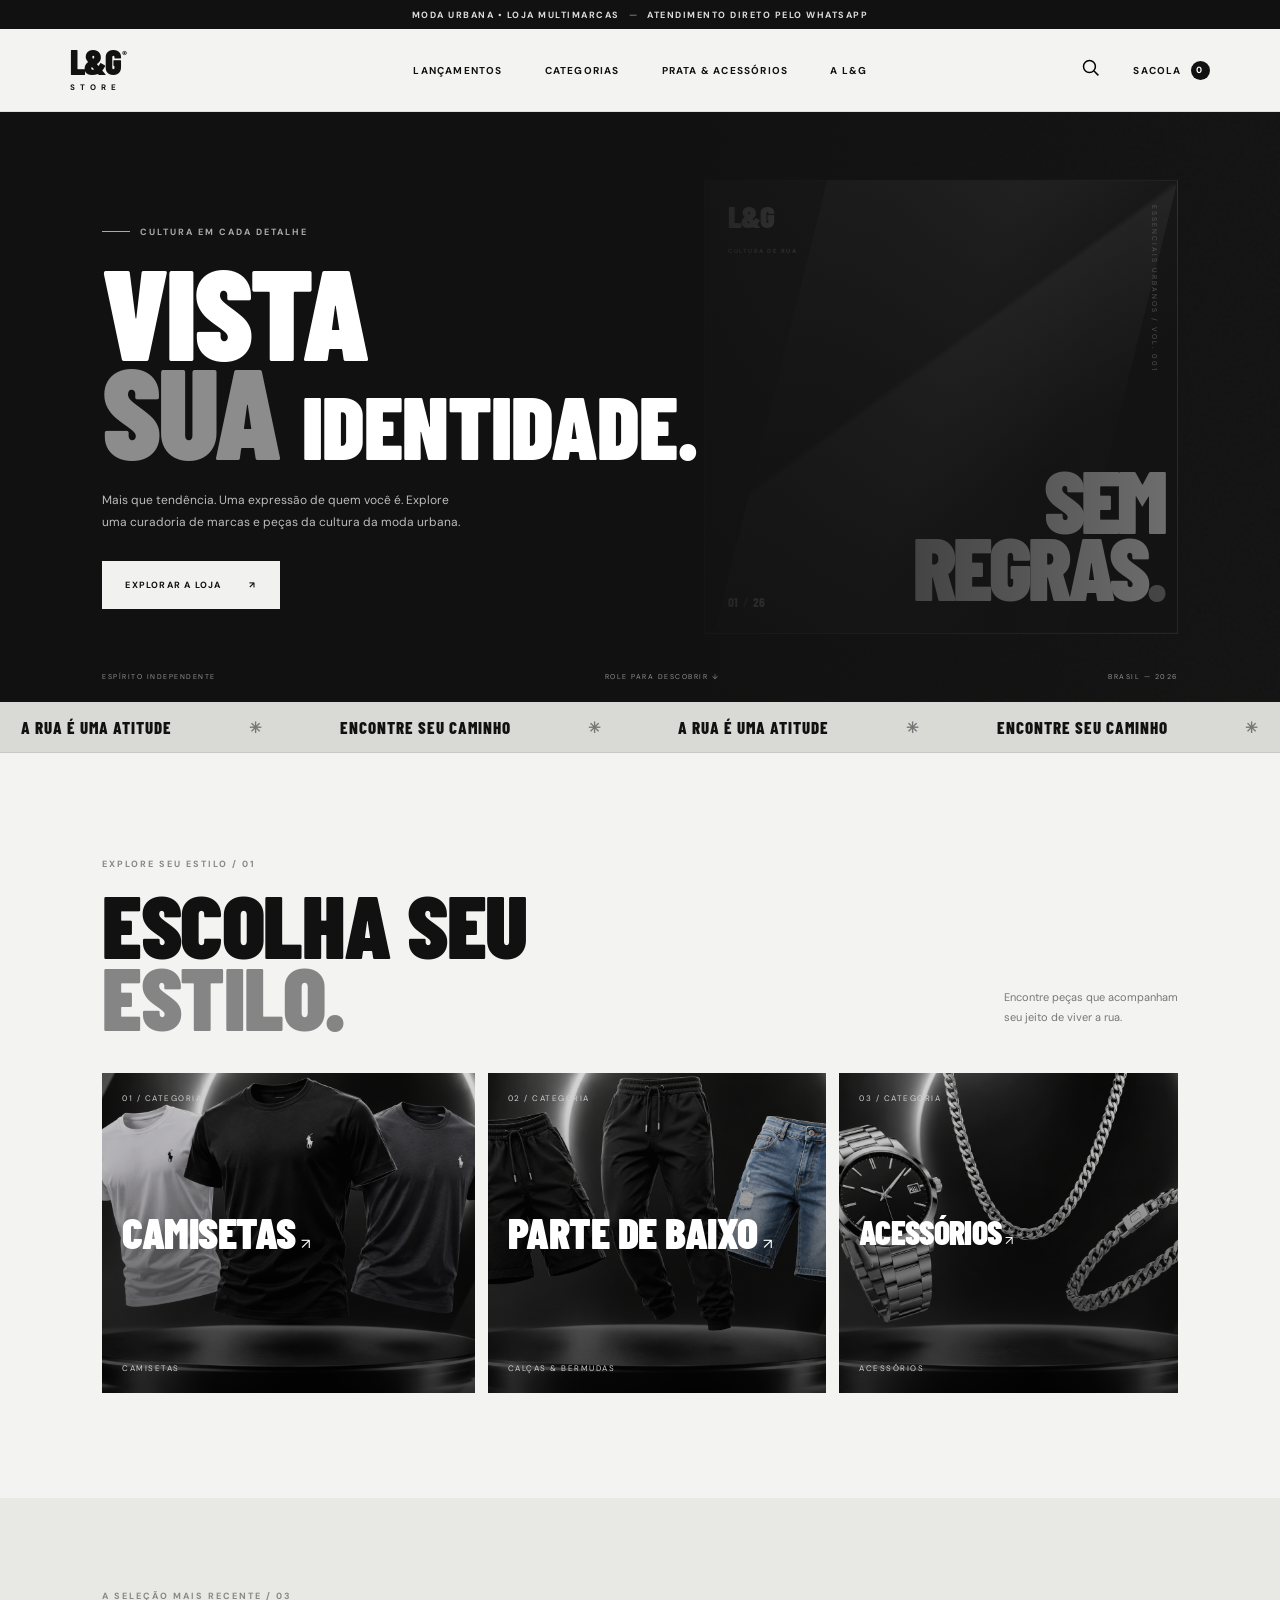
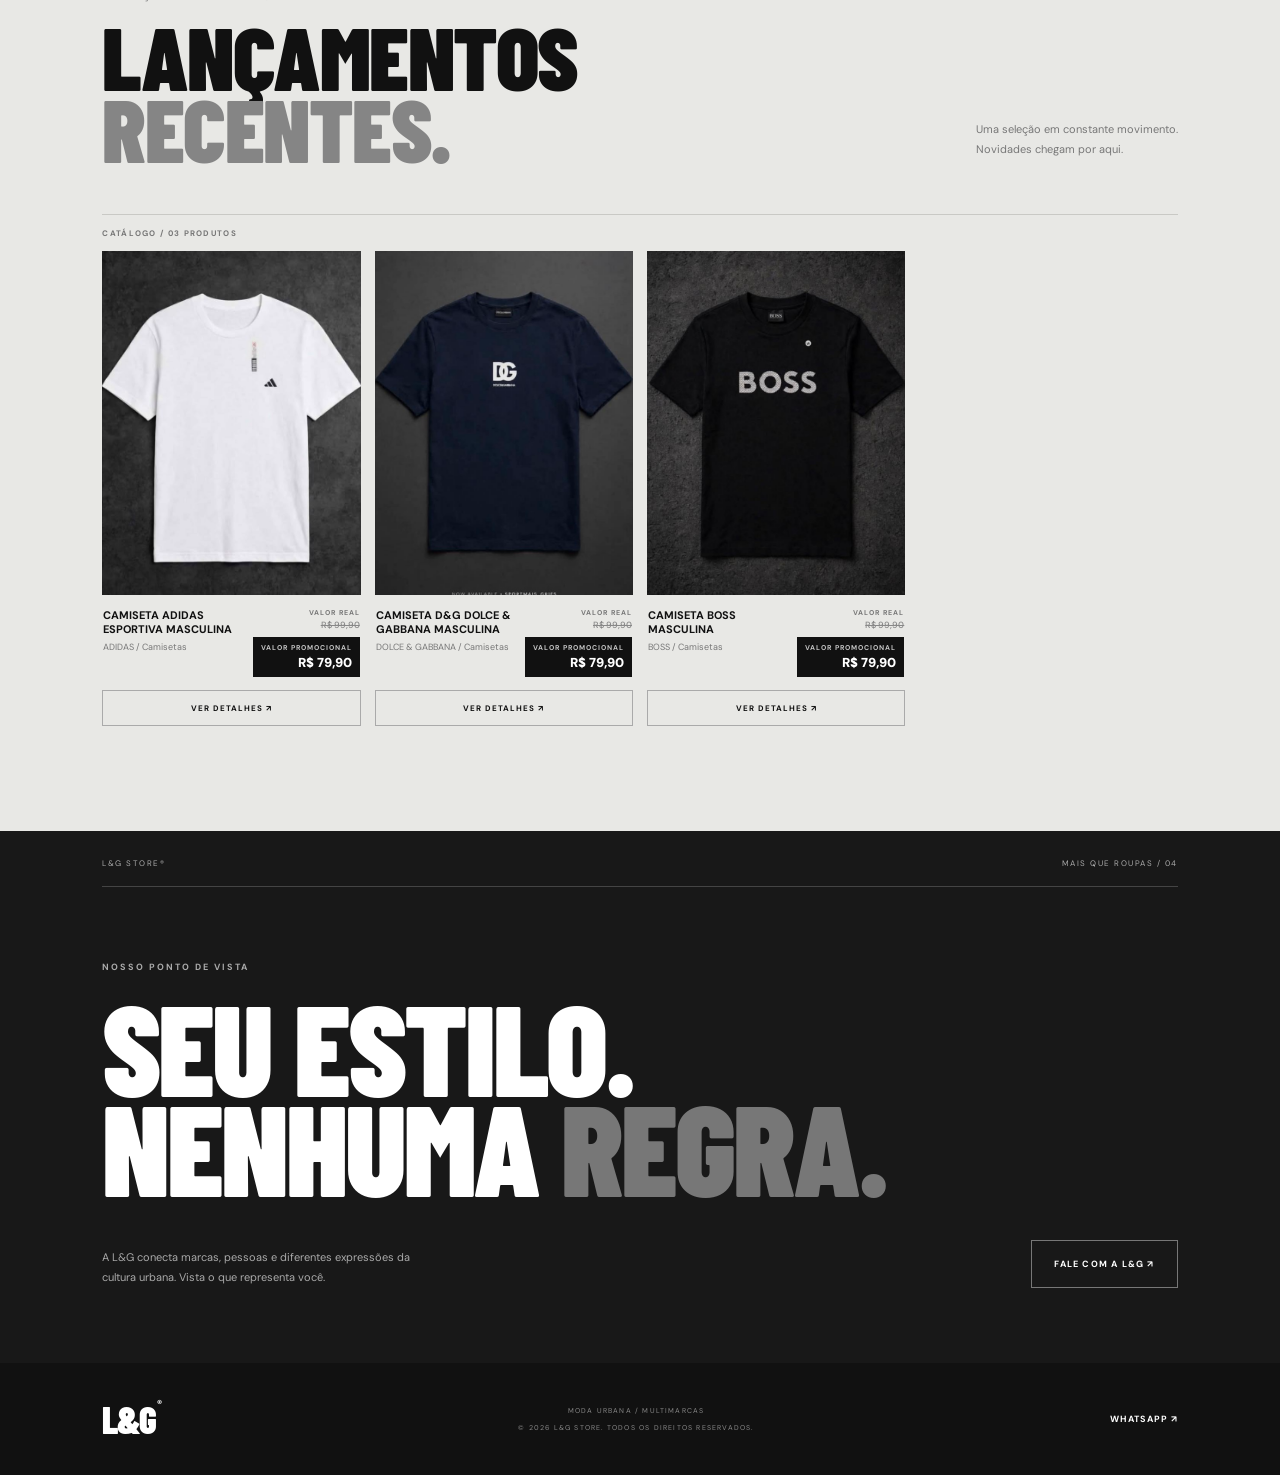
==== index.html @ 59d51d3f "Corrige título da seção de categorias" ====
<!doctype html>
<html lang="pt-BR">
<head>
  <meta charset="utf-8">
  <meta name="viewport" content="width=device-width, initial-scale=1">
  <meta name="theme-color" content="#111111">
  <meta name="description" content="L&G STORE — streetwear, cultura urbana e marcas independentes.">
  <title>L&G STORE — Moda Urbana & Cultura</title>
  <link rel="preconnect" href="https://fonts.googleapis.com">
  <link rel="preconnect" href="https://fonts.gstatic.com" crossorigin>
  <link href="https://fonts.googleapis.com/css2?family=Barlow+Condensed:wght@500;600;700;800;900&family=DM+Sans:wght@400;500;600;700&display=swap" rel="stylesheet">
  <link rel="stylesheet" href="assets/style.css">
  <script src="assets/script.js" defer></script>
</head>
<body>
  <div class="announcement">MODA URBANA • LOJA MULTIMARCAS <span>—</span> ATENDIMENTO DIRETO PELO WHATSAPP</div>
  <header class="site-header">
    <a class="wordmark" href="#" aria-label="L&G Store início">L&amp;G<span>®</span><small>STORE</small></a>
    <nav class="desktop-nav" aria-label="Navegação principal">
      <a href="#novidades">LANÇAMENTOS</a>
      <a href="#categorias">CATEGORIAS</a>
      <a href="acessorios.html" target="_blank" rel="noopener">PRATA &amp; ACESSÓRIOS</a>
      <a href="#sobre">A L&amp;G</a>
    </nav>
    <div class="header-actions">
      <button class="icon-button" id="search-toggle" aria-label="Abrir pesquisa" aria-expanded="false"><svg viewBox="0 0 24 24" aria-hidden="true"><circle cx="10.8" cy="10.8" r="6.8"></circle><path d="m16 16 5 5"></path></svg></button>
      <a class="bag-link" href="#sacola">SACOLA <span id="bag-count">0</span></a>
      <button class="menu-toggle" id="menu-toggle" aria-label="Abrir menu" aria-expanded="false"><span></span><span></span></button>
    </div>
  </header>

  <section class="search-panel" id="search-panel" hidden>
    <form id="search-form" role="search">
      <svg viewBox="0 0 24 24" aria-hidden="true"><circle cx="10.8" cy="10.8" r="6.8"></circle><path d="m16 16 5 5"></path></svg>
      <input id="site-search" type="search" placeholder="Busque por produto, marca ou categoria..." autocomplete="off" aria-label="Pesquisar produtos">
      <button type="button" id="search-close" aria-label="Fechar pesquisa">✕</button>
    </form>
    <div class="search-results" id="search-results" aria-live="polite"><span>Digite para pesquisar no catálogo.</span></div>
  </section>

  <main>
    <section class="hero">
      <div class="hero-grain"></div>
      <div class="hero-copy">
        <p class="eyebrow"><span class="eyebrow-line"></span> CULTURA EM CADA DETALHE</p>
        <h1>VISTA<br><span>SUA</span> <em>IDENTIDADE.</em></h1>
        <p class="hero-description">Mais que tendência. Uma expressão de quem você é. Explore uma curadoria de marcas e peças da cultura da moda urbana.</p>
        <a class="button button-light" href="#novidades">EXPLORAR A LOJA <span>↗</span></a>
      </div>
      <div class="hero-art" aria-label="Composição gráfica L&G Store">
        <div class="hero-stamp">L&amp;G<br><small>CULTURA DE RUA</small></div>
        <div class="hero-vertical">ESSENCIAIS URBANOS / VOL. 001</div>
        <div class="hero-index">01<span>/</span>26</div>
        <div class="hero-big-type">SEM<br>REGRAS<span>.</span></div>
      </div>
      <div class="hero-bottom"><span>ESPÍRITO INDEPENDENTE</span><span>ROLE PARA DESCOBRIR ↓</span><span>BRASIL — 2026</span></div>
    </section>

    <div class="ticker" aria-label="L&G Store">
      <div class="ticker-track"><span>A RUA É UMA ATITUDE</span><b>✳</b><span>ENCONTRE SEU CAMINHO</span><b>✳</b><span>A RUA É UMA ATITUDE</span><b>✳</b><span>ENCONTRE SEU CAMINHO</span><b>✳</b></div>
    </div>

    <section class="section categories-section" id="categorias">
      <div class="section-heading"><div><p class="eyebrow dark-eyebrow">EXPLORE SEU ESTILO / 01</p><h2>ESCOLHA SEU<br><span>ESTILO.</span></h2></div><p class="section-note">Encontre peças que acompanham<br>seu jeito de viver a rua.</p></div>
      <div class="category-grid">
        <a class="category-card category-one" href="camisetas.html" target="_blank" rel="noopener"><span class="category-number">01 / CATEGORIA</span><strong>CAMISETAS<span>↗</span></strong><small>CAMISETAS</small></a>
        <a class="category-card category-two" href="parte-de-baixo.html"><span class="category-number">02 / CATEGORIA</span><strong>PARTE DE BAIXO<span>↗</span></strong><small>CALÇAS &amp; BERMUDAS</small></a>
        <a class="category-card category-three" href="acessorios.html" target="_blank" rel="noopener"><span class="category-number">03 / CATEGORIA</span><strong>ACESSÓRIOS<span>↗</span></strong><small>ACESSÓRIOS</small></a>
      </div>
    </section>

    <section class="section products-section" id="novidades">
      <div class="section-heading products-heading"><div><p class="eyebrow dark-eyebrow">A SELEÇÃO MAIS RECENTE / 03</p><h2>LANÇAMENTOS<br><span>RECENTES.</span></h2></div><p class="section-note">Uma seleção em constante movimento.<br>Novidades chegam por aqui.</p></div>
      <div class="product-toolbar"><span id="product-count">CATÁLOGO / 00 ITENS</span><button id="clear-filter" class="text-button" hidden>VER TODOS ×</button></div>
      <div class="product-grid" id="product-grid"></div>
      <div class="catalog-empty" id="catalog-empty"><span class="empty-mark">L&amp;G</span><h3>A PRÓXIMA COLEÇÃO<br>COMEÇA AQUI.</h3><p>Estamos preparando a seleção de produtos. Em breve, novidades por aqui.</p></div>
    </section>

    <section class="product-details-section" id="detalhes-produto" hidden aria-live="polite"></section>

    <section class="manifesto" id="sobre">
      <div class="manifesto-top"><span>L&amp;G STORE®</span><span>MAIS QUE ROUPAS / 04</span></div>
      <p class="eyebrow">NOSSO PONTO DE VISTA</p>
      <h2>SEU ESTILO.<br>NENHUMA <span>REGRA.</span></h2>
      <div class="manifesto-bottom"><p>A L&amp;G conecta marcas, pessoas e diferentes expressões da cultura urbana. Vista o que representa você.</p><a class="button button-outline" href="https://wa.me/5511958593868" target="_blank" rel="noopener">FALE COM A L&amp;G ↗</a></div>
    </section>
  </main>

  <footer class="site-footer" id="contato">
    <a class="footer-logo" href="#">L&amp;G<span>®</span></a>
    <div class="footer-center"><span>MODA URBANA / MULTIMARCAS</span><span>© 2026 L&amp;G STORE. TODOS OS DIREITOS RESERVADOS.</span></div>
    <a class="footer-contact" href="https://wa.me/5511958593868" target="_blank" rel="noopener">WHATSAPP ↗</a>
  </footer>

  <section class="bag-drawer" id="sacola" aria-label="Sacola de compras">
    <div class="bag-head"><div><p class="eyebrow dark-eyebrow">SUA SELEÇÃO</p><h2>SUA SACOLA<span>.</span></h2></div><button id="bag-close" class="close-button" aria-label="Fechar sacola">✕</button></div>
    <div id="bag-items" class="bag-items"><p class="bag-empty">Sua sacola está vazia.</p></div>
    <div class="bag-footer"><div class="bag-total"><span>SUBTOTAL</span><strong id="bag-total">R$ 0,00</strong></div><button class="button button-dark" id="checkout-button" disabled>FINALIZAR PELO WHATSAPP ↗</button><small>O pedido será enviado para atendimento via WhatsApp.</small></div>
  </section>
  <div class="drawer-backdrop" id="drawer-backdrop"></div>
  <div class="mobile-menu" id="mobile-menu"><a href="#novidades">LANÇAMENTOS ↗</a><a href="#categorias">CATEGORIAS ↗</a><a href="acessorios.html" target="_blank" rel="noopener">PRATA &amp; ACESSÓRIOS ↗</a><a href="#sobre">A L&amp;G ↗</a><a href="https://wa.me/5511958593868" target="_blank" rel="noopener">CONTATO ↗</a></div>
</body>
</html>
---- assets/style.css ----
:root{--black:#111;--ink:#171717;--gray:#777;--mid:#b9b9b9;--paper:#f3f3f1;--white:#fff;--line:#dededb;--display:"Barlow Condensed",Impact,sans-serif;--body:"DM Sans",Arial,sans-serif}*{box-sizing:border-box}html{scroll-behavior:smooth}body{margin:0;background:var(--paper);color:var(--black);font-family:var(--body);-webkit-font-smoothing:antialiased}a{color:inherit;text-decoration:none}button{font:inherit}.announcement{height:29px;background:var(--black);color:#ddd;display:flex;align-items:center;justify-content:center;gap:9px;font-size:9px;letter-spacing:1.5px;font-weight:700}.announcement span{color:#777}.site-header{height:83px;padding:0 5.5%;display:flex;align-items:center;justify-content:space-between;background:var(--paper);border-bottom:1px solid var(--line);position:relative;z-index:20}.wordmark{font-family:var(--display);font-weight:900;font-size:35px;line-height:.75;letter-spacing:-2px;position:relative}.wordmark>span,.footer-logo span{font:700 10px var(--body);vertical-align:top;letter-spacing:0;margin-left:2px}.wordmark small{display:block;font:700 8px var(--body);letter-spacing:5px;margin-top:7px}.desktop-nav{display:flex;gap:42px;margin-left:80px}.desktop-nav a,.bag-link{font-size:10px;letter-spacing:1.2px;font-weight:700}.desktop-nav a{transition:opacity .2s}.desktop-nav a:hover,.footer-contact:hover{opacity:.55}.header-actions{display:flex;align-items:center;gap:25px}.icon-button,.menu-toggle{border:0;background:none;padding:7px;cursor:pointer}.icon-button svg,.search-panel svg{width:21px;height:21px;fill:none;stroke:currentColor;stroke-width:1.7}.bag-link{display:flex;gap:9px;align-items:center}.bag-link span{background:var(--black);color:#fff;border-radius:50%;width:19px;height:19px;display:grid;place-items:center;font-size:9px}.menu-toggle{display:none}.search-panel{position:absolute;z-index:30;top:112px;left:0;width:100%;background:#fff;padding:24px 8% 28px;box-shadow:0 15px 30px #00000012}.search-panel[hidden]{display:none}.search-panel form{display:flex;align-items:center;gap:15px;border-bottom:1px solid #aaa;padding:0 0 13px}.search-panel input{border:0;outline:0;flex:1;font:500 16px var(--body);background:transparent;color:var(--black)}.search-panel form button{border:0;background:none;cursor:pointer;font-size:18px}.search-results{padding-top:14px;font-size:12px;color:#777}.search-result{display:flex;justify-content:space-between;padding:10px 0;border-bottom:1px solid #eee;color:var(--black)}.hero{min-height:590px;background:#151515;color:white;position:relative;overflow:hidden;padding:86px 8% 65px;display:flex;align-items:center}.hero:after{content:"";position:absolute;inset:0;background:linear-gradient(90deg,#111 0%,#111 46%,#111c 70%,#1118 100%);pointer-events:none}.hero-grain{position:absolute;inset:0;opacity:.12;background-image:url("data:image/svg+xml,%3Csvg viewBox='0 0 180 180' xmlns='http://www.w3.org/2000/svg'%3E%3Cfilter id='n'%3E%3CfeTurbulence type='fractalNoise' baseFrequency='.9' numOctaves='3' stitchTiles='stitch'/%3E%3C/filter%3E%3Crect width='100%25' height='100%25' filter='url(%23n)' opacity='.4'/%3E%3C/svg%3E")}.hero-copy{position:relative;z-index:2;max-width:650px}.eyebrow{font-size:9px;letter-spacing:2px;font-weight:700;color:#aaa;margin:0 0 23px;display:flex;align-items:center;gap:10px}.eyebrow-line{height:1px;width:28px;background:#aaa}.hero h1,.section-heading h2,.manifesto h2{font:900 clamp(70px,10vw,142px)/.78 var(--display);letter-spacing:-3px;margin:0;text-transform:uppercase}.hero h1 span{color:#8c8c8c}.hero h1 em{font-style:normal;font-size:.69em;letter-spacing:-1px;display:inline-block;margin-top:12px}.hero-description{max-width:370px;color:#bcbcbc;font-size:12px;line-height:1.8;margin:30px 0 28px}.button{min-height:48px;padding:0 22px;display:inline-flex;align-items:center;justify-content:space-between;gap:28px;font-size:9px;font-weight:700;letter-spacing:1.2px;border:1px solid transparent;cursor:pointer;transition:background .2s,color .2s,transform .2s}.button:hover{transform:translateY(-2px)}.button-light{background:#f1f1ef;color:#111}.button-light:hover{background:#bbb}.hero-art{position:absolute;right:8%;top:50%;transform:translateY(-50%);width:37%;height:77%;border:1px solid #ffffff30;background:linear-gradient(145deg,#3a3a3a,#171717 62%);overflow:hidden}.hero-art:before{content:"";position:absolute;width:72%;height:120%;left:15%;top:-10%;background:linear-gradient(130deg,#777,#252525 42%,#555 43%,#1c1c1c 68%);transform:rotate(14deg);opacity:.65}.hero-art:after{content:"";position:absolute;inset:0;background:linear-gradient(110deg,transparent 30%,#fff1 50%,transparent 70%)}.hero-stamp{position:absolute;top:23px;left:23px;z-index:2;font:900 31px/.8 var(--display);letter-spacing:-1px}.hero-stamp small{font:600 6px var(--body);letter-spacing:1.5px}.hero-vertical{position:absolute;right:18px;top:24px;writing-mode:vertical-rl;font-size:7px;letter-spacing:2px;color:#bbb;z-index:2}.hero-index{position:absolute;bottom:23px;left:23px;font:700 13px var(--display);z-index:2}.hero-index span{color:#777;margin:0 5px}.hero-big-type{position:absolute;right:13px;bottom:34px;text-align:right;font:900 clamp(46px,7vw,96px)/.75 var(--display);letter-spacing:-4px;z-index:2}.hero-big-type span{color:#999}.hero-bottom{position:absolute;z-index:3;bottom:21px;left:8%;right:8%;display:flex;justify-content:space-between;color:#929292;font-size:7px;letter-spacing:1.5px}.ticker{overflow:hidden;background:#d9d9d6;border-bottom:1px solid #c7c7c3;padding:15px 0}.ticker-track{display:flex;align-items:center;justify-content:space-around;gap:35px;white-space:nowrap;font:800 17px var(--display);letter-spacing:1px}.ticker-track b{font-size:15px;color:#777}.section{padding:105px 8%}.section-heading{display:flex;align-items:flex-end;justify-content:space-between;margin-bottom:42px}.dark-eyebrow{color:#888;margin-bottom:18px}.section-heading h2{font-size:clamp(58px,7vw,92px);line-height:.8;letter-spacing:-1.5px}.section-heading h2 span{color:#858585}.section-note{font-size:11px;line-height:1.8;color:#777;margin:0 0 4px}.category-grid{display:grid;grid-template-columns:1.1fr 1fr 1fr;gap:13px}.category-card{min-height:320px;position:relative;overflow:hidden;padding:20px;color:#fff;background:#272727;display:flex;flex-direction:column;justify-content:space-between;isolation:isolate}.category-card:before{content:"";position:absolute;inset:0;z-index:-1;opacity:.9;transition:transform .5s}.category-card:hover:before{transform:scale(1.06)}.category-one:before{background:linear-gradient(135deg,#777,#252525 65%)}.category-two:before{background:linear-gradient(135deg,#4b4b4b,#171717 75%)}.category-three:before{background:linear-gradient(135deg,#999,#333 75%)}.category-card:after{content:"";position:absolute;inset:0;background:linear-gradient(0deg,#0009,transparent 70%);z-index:-1}.category-number,.category-card small{font-size:8px;letter-spacing:1.5px;color:#d0d0d0}.category-card strong{font:900 clamp(36px,5vw,65px)/.8 var(--display);letter-spacing:-1px}.category-card strong span{font:400 19px var(--body);margin-left:8px}.products-section{background:#e8e8e5;padding-top:92px}.products-heading{margin-bottom:50px}.product-toolbar{display:flex;justify-content:space-between;border-top:1px solid #c9c9c5;padding:13px 0;font-size:8px;font-weight:700;letter-spacing:1.3px;color:#777}.text-button{border:0;background:none;font-size:8px;font-weight:700;letter-spacing:1px;cursor:pointer}.product-grid{display:grid;grid-template-columns:repeat(4,minmax(0,1fr));gap:14px}.product-card{min-width:0}.product-image{aspect-ratio:3/4;background:#d1d1ce;display:grid;place-items:center;position:relative;overflow:hidden}.product-image img{width:100%;height:100%;object-fit:cover}.product-placeholder{font:900 42px var(--display);color:#999;letter-spacing:-2px}.product-info{padding:13px 1px;display:flex;justify-content:space-between;gap:10px}.product-info h3{font-size:11px;margin:0 0 5px}.product-info p{font-size:9px;color:#777;margin:0}.product-price{font-size:11px;font-weight:700;white-space:nowrap}.product-buy{width:100%;border:1px solid #aaa;background:transparent;padding:12px;font-size:8px;letter-spacing:1px;font-weight:700;cursor:pointer}.product-buy:hover{background:#111;color:#fff}.catalog-empty{text-align:center;padding:65px 20px 40px}.empty-mark{font:900 42px var(--display);color:#aaa}.catalog-empty h3{font:900 38px/.9 var(--display);margin:14px 0}.catalog-empty p{font-size:11px;color:#777;max-width:330px;line-height:1.7;margin:0 auto}.manifesto{background:#181818;color:#fff;padding:27px 8% 75px}.manifesto-top{display:flex;justify-content:space-between;border-bottom:1px solid #444;padding-bottom:18px;margin-bottom:74px;font-size:8px;letter-spacing:1.5px;color:#aaa}.manifesto .eyebrow{margin-bottom:24px}.manifesto h2{font-size:clamp(64px,10vw,130px)}.manifesto h2 span{color:#777}.manifesto-bottom{display:flex;justify-content:space-between;align-items:flex-end;margin-top:43px}.manifesto-bottom p{max-width:330px;color:#aaa;font-size:11px;line-height:1.8;margin:0}.button-outline{border-color:#777;color:#fff}.button-outline:hover{background:#fff;color:#111}.site-footer{background:#111;color:#fff;padding:34px 8%;display:flex;align-items:center;justify-content:space-between}.footer-logo{font:900 37px var(--display);letter-spacing:-2px}.footer-center{display:flex;flex-direction:column;gap:8px;text-align:center;font-size:7px;letter-spacing:1.2px;color:#888}.footer-contact{font-size:9px;letter-spacing:1px;font-weight:700}.bag-drawer{position:fixed;z-index:60;right:0;top:0;height:100dvh;width:min(460px,100%);background:var(--paper);padding:30px;display:flex;flex-direction:column;transform:translateX(105%);transition:transform .3s ease}.bag-drawer.open{transform:translateX(0)}.bag-head{display:flex;justify-content:space-between;align-items:flex-start;border-bottom:1px solid #ccc;padding-bottom:20px}.bag-head h2{font:900 38px var(--display);margin:0}.bag-head h2 span{color:#888}.close-button{border:0;background:none;font-size:20px;cursor:pointer}.bag-items{flex:1;overflow:auto;padding:20px 0}.bag-empty{font-size:12px;color:#777}.bag-row{display:flex;justify-content:space-between;gap:12px;border-bottom:1px solid #ddd;padding:13px 0;font-size:11px}.bag-row button{border:0;background:none;text-decoration:underline;font-size:9px;cursor:pointer}.bag-footer{border-top:1px solid #ccc;padding-top:18px}.bag-total{display:flex;justify-content:space-between;margin-bottom:18px;font-size:10px;letter-spacing:1px}.button-dark{background:#111;color:#fff;width:100%}.button-dark:disabled{opacity:.4;cursor:not-allowed}.bag-footer small{display:block;text-align:center;color:#888;font-size:9px;margin-top:12px}.drawer-backdrop{position:fixed;inset:0;background:#0008;z-index:50;opacity:0;visibility:hidden;transition:.3s}.drawer-backdrop.visible{opacity:1;visibility:visible}.mobile-menu{display:none}
@media(max-width:760px){.announcement{font-size:7px;letter-spacing:1px}.site-header{height:70px;padding:0 5%}.wordmark{font-size:30px}.desktop-nav{display:none}.header-actions{gap:13px}.bag-link{font-size:9px}.menu-toggle{display:flex;flex-direction:column;gap:5px}.menu-toggle span{width:20px;height:1px;background:#111}.search-panel{top:99px;padding:20px 5%}.search-panel input{font-size:13px}.hero{min-height:650px;padding:75px 7% 75px;align-items:flex-start}.hero:after{background:linear-gradient(180deg,#111 0%,#111e 50%,#1119 100%)}.hero-copy{margin-top:20px}.hero h1{font-size:clamp(65px,15vw,105px)}.hero-description{font-size:11px;max-width:300px;margin-top:24px}.hero-art{width:66%;height:42%;right:7%;top:auto;bottom:62px;transform:none;opacity:.72}.hero-big-type{font-size:65px}.hero-bottom{left:7%;right:7%;font-size:6px;bottom:18px}.hero-bottom span:nth-child(2){display:none}.ticker-track{justify-content:flex-start;gap:22px;font-size:14px}.section{padding:72px 6%}.section-heading{align-items:flex-start;gap:20px;flex-direction:column;margin-bottom:30px}.section-heading h2{font-size:70px}.section-note{font-size:10px}.category-grid{grid-template-columns:1fr 1fr;gap:9px}.category-card{min-height:220px;padding:14px}.category-card:first-child{grid-column:span 2;min-height:245px}.category-card strong{font-size:clamp(36px,10vw,54px)}.category-number,.category-card small{font-size:7px}.products-section{padding-top:70px}.product-grid{grid-template-columns:repeat(2,minmax(0,1fr));gap:18px 10px}.product-info{flex-direction:column;gap:6px}.product-info h3{font-size:10px}.product-price{font-size:10px}.product-buy{padding:11px 5px;font-size:7px}.catalog-empty{padding:48px 10px 30px}.manifesto{padding:25px 6% 55px}.manifesto-top{margin-bottom:60px;font-size:7px}.manifesto h2{font-size:clamp(58px,13vw,90px)}.manifesto-bottom{align-items:flex-start;flex-direction:column;gap:25px}.site-footer{padding:28px 6%;display:grid;grid-template-columns:1fr 1fr;gap:20px}.footer-center{text-align:left;grid-column:1/-1;grid-row:2}.footer-contact{text-align:right}.bag-drawer{padding:23px}.mobile-menu{position:absolute;z-index:19;top:99px;left:0;right:0;background:#f3f3f1;padding:22px 6%;display:none;flex-direction:column}.mobile-menu.open{display:flex}.mobile-menu a{padding:15px 0;border-bottom:1px solid #ddd;font:800 24px var(--display)}}
@media(min-width:761px) and (max-width:1000px){.hero{padding-left:6%;padding-right:6%}.hero-art{right:6%;width:39%}.hero h1{font-size:100px}.section{padding-left:6%;padding-right:6%}.category-card{min-height:260px}.product-grid{grid-template-columns:repeat(3,minmax(0,1fr))}}

/* Silver department */
.silver-section{background:#171717;color:#fff;padding:94px 8% 100px;position:relative;overflow:hidden}
.silver-section:before{content:"925";position:absolute;right:5%;top:5%;font:900 clamp(150px,25vw,340px)/.8 var(--display);letter-spacing:-12px;color:#ffffff08;pointer-events:none}
.silver-inner{position:relative;z-index:1;max-width:1500px;margin:0 auto}
.silver-heading{display:flex;align-items:flex-end;justify-content:space-between;gap:25px;border-bottom:1px solid #ffffff35;padding-bottom:35px}
.silver-heading .eyebrow{color:#aaa}
.silver-heading h2{font:900 clamp(64px,8vw,112px)/.78 var(--display);letter-spacing:-2px;margin:0}
.silver-heading h2 span{color:#888}
.silver-heading>p{font-size:9px;line-height:1.8;letter-spacing:1.8px;color:#aaa;text-align:right;margin:0 0 5px}
.silver-intro{display:flex;justify-content:space-between;align-items:center;gap:25px;padding:22px 0 30px}
.silver-intro>span{font-size:9px;letter-spacing:1.5px;font-weight:700;color:#c7c7c7}
.silver-intro p{max-width:330px;color:#999;font-size:10px;line-height:1.7;margin:0}
.silver-grid{display:grid;grid-template-columns:repeat(3,minmax(0,1fr));gap:13px}
.silver-card{min-height:290px;padding:19px;display:flex;flex-direction:column;justify-content:space-between;position:relative;overflow:hidden;background:#292929;color:#fff;border:1px solid #ffffff20;isolation:isolate}
.silver-card:before{content:"";position:absolute;inset:0;z-index:-2;transition:transform .5s}
.silver-card:hover:before{transform:scale(1.06)}
.silver-card:after{content:"";position:absolute;inset:0;z-index:-1;background:linear-gradient(0deg,#080808e8,transparent 75%)}
.silver-prata:before{background:radial-gradient(ellipse at 70% 35%,#bdbdbd,#555 34%,#242424 75%)}
.silver-correntes:before{background:radial-gradient(ellipse at 55% 42%,#999,#454545 38%,#202020 78%)}
.silver-pulseiras:before{background:radial-gradient(ellipse at 65% 35%,#aaa,#4a4a4a 35%,#202020 78%)}
.silver-card>span,.silver-card small{font-size:8px;letter-spacing:1.5px;color:#d0d0d0}
.silver-card strong{font:900 clamp(34px,4.5vw,60px)/.85 var(--display);letter-spacing:-1px}
.silver-card strong span{font:400 17px var(--body);margin-left:8px}
@media(max-width:760px){
 .silver-section{padding:70px 6% 75px}
 .silver-heading{align-items:flex-start;flex-direction:column;padding-bottom:25px}
 .silver-heading h2{font-size:clamp(58px,13vw,86px)}
 .silver-heading>p{text-align:left}
 .silver-intro{align-items:flex-start;flex-direction:column;gap:10px;padding:18px 0 22px}
 .silver-grid{grid-template-columns:1fr 1fr;gap:9px}
 .silver-card{min-height:205px;padding:14px}
 .silver-card:last-child{grid-column:span 2;min-height:190px}
 .silver-card strong{font-size:clamp(35px,9vw,52px)}
}

/* Silver department — unified with the L&G editorial layout */
.silver-section{background:var(--paper);color:var(--black);padding:105px 8%;border-top:1px solid var(--line)}
.silver-section:before{display:none}
.silver-inner{max-width:none}
.silver-heading{align-items:flex-end;border:0;padding:0;margin-bottom:42px}
.silver-heading .eyebrow{color:#888;margin-bottom:18px}
.silver-heading h2{font:900 clamp(58px,7vw,92px)/.8 var(--display);letter-spacing:-1.5px;margin:0}
.silver-heading h2 span{color:#858585}
.silver-heading>p{color:#777;font-size:11px;line-height:1.8;letter-spacing:1.2px;margin:0 0 4px}
.silver-intro{border-top:1px solid #c9c9c5;padding:13px 0 22px}
.silver-intro>span{color:#777;font-size:8px;letter-spacing:1.3px}
.silver-intro p{color:#777;font-size:11px;line-height:1.8}
.silver-grid{gap:13px}
.silver-card{min-height:320px;padding:20px;border:0;background:#272727;isolation:isolate}
.silver-card:before{opacity:.9}
.silver-prata:before{background:linear-gradient(135deg,#999,#333 70%)}
.silver-correntes:before{background:linear-gradient(135deg,#777,#252525 70%)}
.silver-pulseiras:before{background:linear-gradient(135deg,#aaa,#333 72%)}
.silver-card:after{background:linear-gradient(0deg,#0009,transparent 70%)}
.silver-card>span,.silver-card small{font-size:8px;letter-spacing:1.5px;color:#d0d0d0}
.silver-card strong{font:900 clamp(36px,5vw,65px)/.8 var(--display);letter-spacing:-1px}
.silver-card strong span{font:400 19px var(--body);margin-left:8px}
@media(max-width:760px){
 .silver-section{padding:72px 6%}
 .silver-heading{align-items:flex-start;flex-direction:column;gap:20px;margin-bottom:30px}
 .silver-heading h2{font-size:70px}
 .silver-heading>p{font-size:10px}
 .silver-intro{align-items:flex-start;flex-direction:column;gap:10px;padding:13px 0 20px}
 .silver-grid{grid-template-columns:1fr 1fr;gap:9px}
 .silver-card{min-height:220px;padding:14px}
 .silver-card:last-child{grid-column:span 2;min-height:245px}
 .silver-card strong{font-size:clamp(36px,10vw,54px)}
}
@media(min-width:761px) and (max-width:1000px){.silver-section{padding-left:6%;padding-right:6%}.silver-card{min-height:260px}}


/* Página de detalhes do produto */
.product-details-section{background:var(--paper);padding:36px 8% 100px;min-height:70vh}
.product-details-section[hidden]{display:none}
.details-top{display:flex;justify-content:space-between;align-items:center;border-bottom:1px solid var(--line);padding-bottom:16px;margin-bottom:32px;font-size:8px;letter-spacing:1.3px;color:#777}
.details-back{border:0;background:none;padding:8px 0;font:700 9px var(--body);letter-spacing:1px;cursor:pointer;color:var(--black)}
.details-layout{display:grid;grid-template-columns:minmax(0,1.15fr) minmax(300px,.85fr);gap:6%;align-items:start}
.details-gallery{display:grid;grid-template-columns:1fr 1fr;gap:12px}
.details-gallery img{width:100%;aspect-ratio:3/4;object-fit:cover;background:#ddd}
.details-copy{padding:15px 0;max-width:480px}
.details-copy h2{font:900 clamp(48px,6vw,76px)/.85 var(--display);letter-spacing:-1.5px;margin:0 0 20px}
.details-description{font-size:11px;color:#777;line-height:1.8;margin:0 0 30px}
.details-option{border-top:1px solid #ccc;padding:18px 0}
.details-option>span{display:flex;justify-content:space-between;font-size:9px;letter-spacing:1.2px;font-weight:700}
.details-option>span b{color:#777}
.color-options,.size-options{display:flex;gap:8px;flex-wrap:wrap;margin-top:14px}
.color-option,.size-option{border:1px solid #bbb;background:transparent;padding:11px 15px;font-size:9px;font-weight:700;letter-spacing:.5px;cursor:pointer}
.color-option.active{background:#111;color:#fff;border-color:#111}
.size-option.available{background:#111;color:#fff;border-color:#111;min-width:52px}
.size-option.sold-out{color:#aaa;text-decoration:line-through;cursor:not-allowed;background:#e8e8e5}
.stock-note{font-size:10px;line-height:1.7;color:#777;margin:8px 0 22px}
.details-buy{width:100%;min-height:52px;background:#111;color:#fff;border:1px solid #111;font-size:9px;font-weight:700;letter-spacing:1.2px;cursor:pointer}
.details-buy:hover{background:#333}
@media(max-width:760px){
 .product-details-section{padding:25px 6% 70px}
 .details-top{font-size:7px}
 .details-layout{grid-template-columns:1fr;gap:25px}
 .details-gallery{gap:8px}
 .details-copy{padding:0}
 .details-copy h2{font-size:58px}
}

/* Card inteiro abre a página individual do produto em nova aba */
.product-card-link{display:block;color:inherit}
.product-card-link .product-buy{display:block;text-align:center}
.product-card-link:hover .product-buy{background:#111;color:#fff}


/* Preço promocional */
.product-price{display:flex;flex-direction:column;align-items:flex-end;gap:6px;white-space:nowrap}.price-real,.price-promo{display:flex;flex-direction:column;align-items:flex-end;gap:2px}.price-real small,.price-promo small{font-size:7px;letter-spacing:1px;font-weight:700;color:#777}.price-old{font-size:9px;color:#888;text-decoration:line-through;font-weight:500}.price-promo{background:#111;color:#fff;padding:6px 8px}.price-promo small{color:#c5c5c5}.price-current{font-size:13px;font-weight:900;color:#fff}


/* Tipografia mais equilibrada nos cards de categorias */
.category-card strong,
.silver-card strong{font-size:clamp(27px,3.4vw,44px);line-height:.9;letter-spacing:-.5px}
.category-card strong span,
.silver-card strong span{font-size:15px;margin-left:5px}
@media(max-width:760px){
  .category-card strong,
  .silver-card strong{font-size:clamp(24px,6.8vw,36px);line-height:.92;letter-spacing:-.3px}
  .category-card strong span,
  .silver-card strong span{font-size:13px;margin-left:4px}
}


/* Ajuste específico para o título ACESSÓRIOS caber no card */
.category-three strong{font-size:clamp(22px,2.6vw,34px);letter-spacing:-.7px;white-space:nowrap}
.category-three strong span{font-size:13px;margin-left:4px}
@media(max-width:760px){
  .category-three strong{font-size:clamp(21px,5.6vw,29px);letter-spacing:-.5px}
  .category-three strong span{font-size:12px;margin-left:3px}
}


/* Imagem centralizada no card de Prata & Acessórios */
.category-three:before{
  background:
    linear-gradient(0deg,rgba(0,0,0,.38),rgba(0,0,0,.08)),
    url("Joias Prateadas Flutuando em Estúdio.png") center center / cover no-repeat;
}


/* Imagem centralizada no card de Camisetas */
.category-one:before{
  background:
    linear-gradient(0deg,rgba(0,0,0,.38),rgba(0,0,0,.08)),
    url("Camisetas Polo Flutuantes em Estúdio Futurista.png") center center / cover no-repeat;
}


/* Imagem centralizada no card de Calças */
.category-two:before{
  background:
    linear-gradient(0deg,rgba(0,0,0,.38),rgba(0,0,0,.08)),
    url("Trio de Calças Flutuantes em Estúdio Futurista.png") center center / cover no-repeat;
}
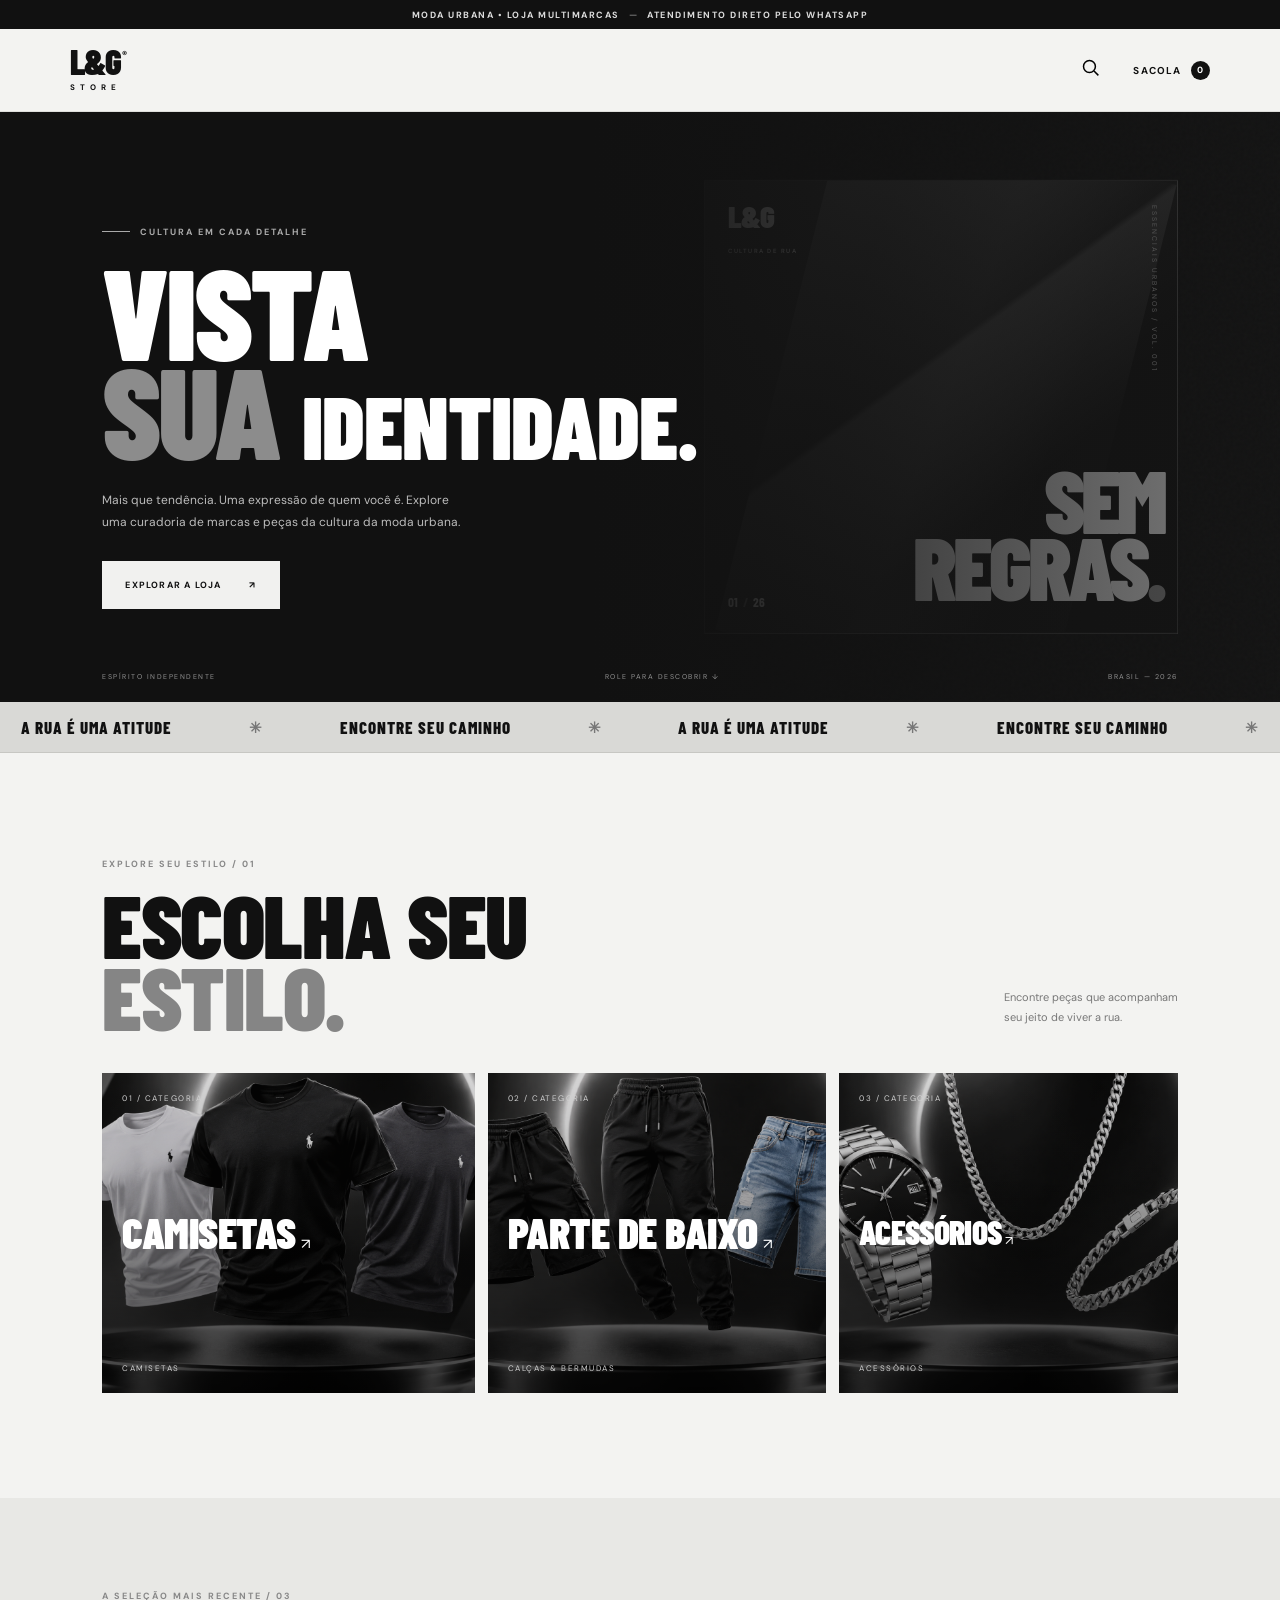
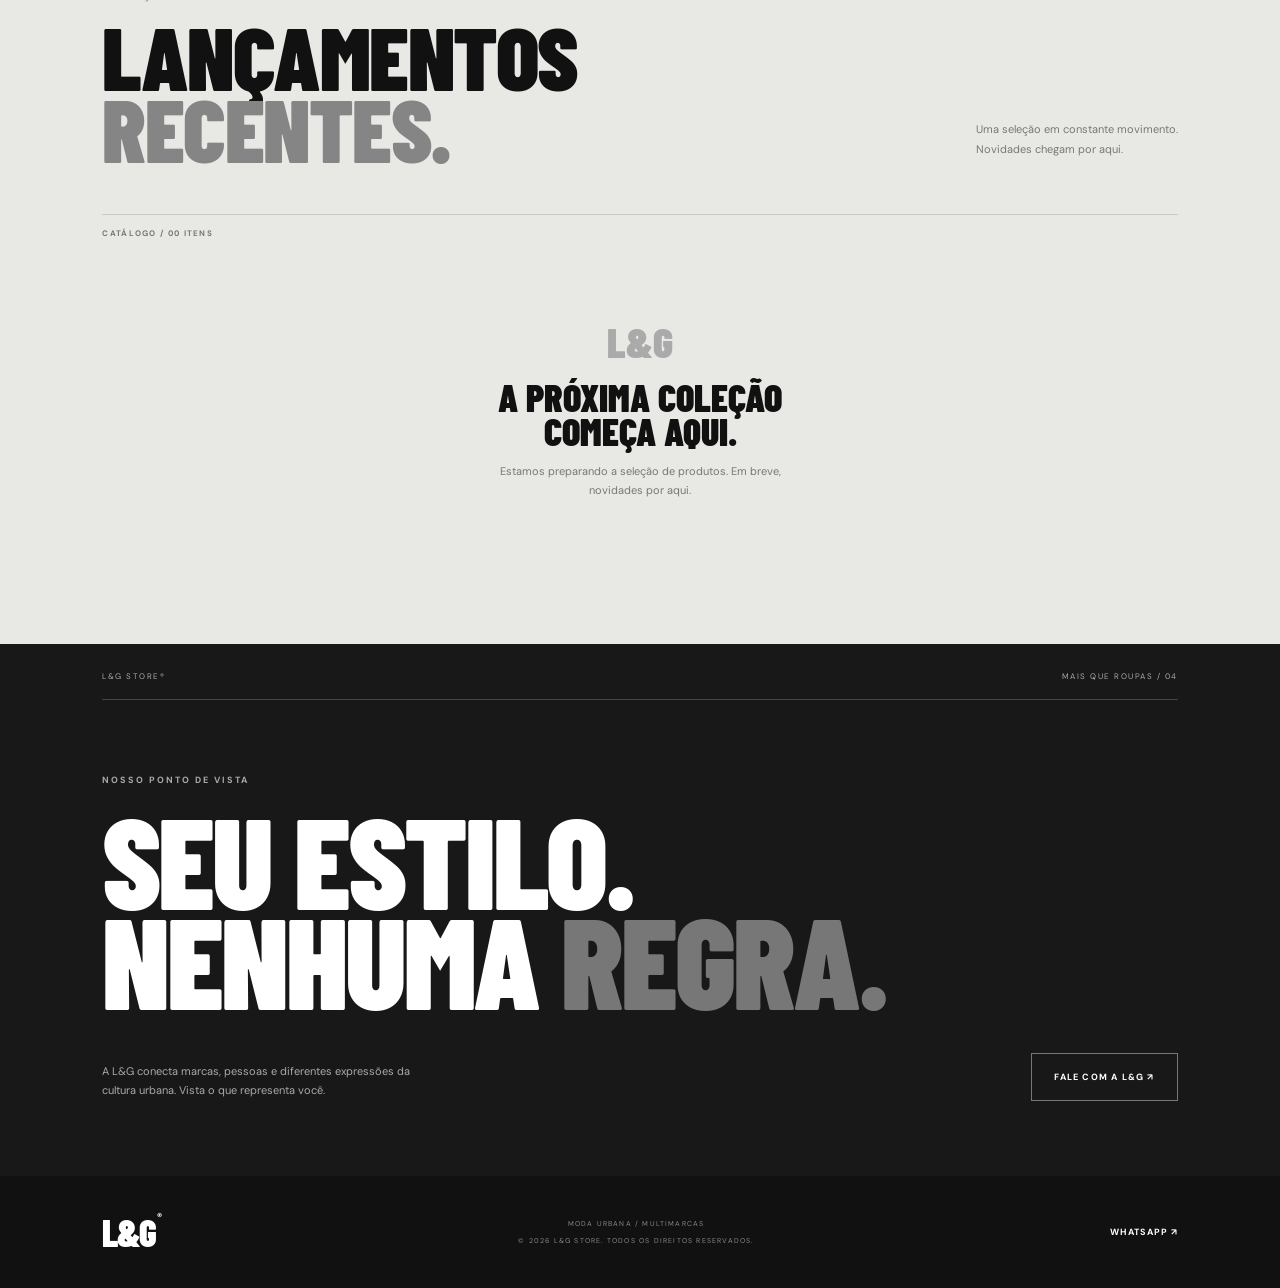
==== commit b644ab8c: "Remove header navigation menu" ====
--- a/index.html
+++ b/index.html
@@ -16,16 +16,9 @@
   <div class="announcement">MODA URBANA • LOJA MULTIMARCAS <span>—</span> ATENDIMENTO DIRETO PELO WHATSAPP</div>
   <header class="site-header">
     <a class="wordmark" href="#" aria-label="L&G Store início">L&amp;G<span>®</span><small>STORE</small></a>
-    <nav class="desktop-nav" aria-label="Navegação principal">
-      <a href="#novidades">LANÇAMENTOS</a>
-      <a href="#categorias">CATEGORIAS</a>
-      <a href="acessorios.html" target="_blank" rel="noopener">PRATA &amp; ACESSÓRIOS</a>
-      <a href="#sobre">A L&amp;G</a>
-    </nav>
     <div class="header-actions">
       <button class="icon-button" id="search-toggle" aria-label="Abrir pesquisa" aria-expanded="false"><svg viewBox="0 0 24 24" aria-hidden="true"><circle cx="10.8" cy="10.8" r="6.8"></circle><path d="m16 16 5 5"></path></svg></button>
       <a class="bag-link" href="#sacola">SACOLA <span id="bag-count">0</span></a>
-      <button class="menu-toggle" id="menu-toggle" aria-label="Abrir menu" aria-expanded="false"><span></span><span></span></button>
     </div>
   </header>
 
@@ -98,6 +91,5 @@
     <div class="bag-footer"><div class="bag-total"><span>SUBTOTAL</span><strong id="bag-total">R$ 0,00</strong></div><button class="button button-dark" id="checkout-button" disabled>FINALIZAR PELO WHATSAPP ↗</button><small>O pedido será enviado para atendimento via WhatsApp.</small></div>
   </section>
   <div class="drawer-backdrop" id="drawer-backdrop"></div>
-  <div class="mobile-menu" id="mobile-menu"><a href="#novidades">LANÇAMENTOS ↗</a><a href="#categorias">CATEGORIAS ↗</a><a href="acessorios.html" target="_blank" rel="noopener">PRATA &amp; ACESSÓRIOS ↗</a><a href="#sobre">A L&amp;G ↗</a><a href="https://wa.me/5511958593868" target="_blank" rel="noopener">CONTATO ↗</a></div>
 </body>
 </html>
--- a/assets/style.css
+++ b/assets/style.css
@@ -19,9 +19,9 @@
 .silver-card:before{content:"";position:absolute;inset:0;z-index:-2;transition:transform .5s}
 .silver-card:hover:before{transform:scale(1.06)}
 .silver-card:after{content:"";position:absolute;inset:0;z-index:-1;background:linear-gradient(0deg,#080808e8,transparent 75%)}
-.silver-prata:before{background:radial-gradient(ellipse at 70% 35%,#bdbdbd,#555 34%,#242424 75%)}
-.silver-correntes:before{background:radial-gradient(ellipse at 55% 42%,#999,#454545 38%,#202020 78%)}
-.silver-pulseiras:before{background:radial-gradient(ellipse at 65% 35%,#aaa,#4a4a4a 35%,#202020 78%)}
+.silver-prata:before{background:linear-gradient(0deg,#1119,transparent 70%),url("Relógio de Aço em Plataforma Iluminada.png") center/cover no-repeat}
+.silver-correntes:before{background:linear-gradient(0deg,#1119,transparent 70%),url("Colar Cuban Prateado em Exibição Futurista.png") center/cover no-repeat}
+.silver-pulseiras:before{background:linear-gradient(0deg,#1119,transparent 70%),url("Pulseira cubana prateada em destaque.png") center/cover no-repeat}
 .silver-card>span,.silver-card small{font-size:8px;letter-spacing:1.5px;color:#d0d0d0}
 .silver-card strong{font:900 clamp(34px,4.5vw,60px)/.85 var(--display);letter-spacing:-1px}
 .silver-card strong span{font:400 17px var(--body);margin-left:8px}
@@ -158,3 +158,22 @@
     linear-gradient(0deg,rgba(0,0,0,.38),rgba(0,0,0,.08)),
     url("Trio de Calças Flutuantes em Estúdio Futurista.png") center center / cover no-repeat;
 }
+/* Ajuste do título de lançamentos para caber melhor em telas pequenas */
+@media(max-width:760px){.products-heading h2{font-size:clamp(48px,12vw,62px);letter-spacing:-1px}}
+
+
+/* Imagens das coleções de acessórios — regras finais para prevalecer sobre os estilos anteriores */
+.silver-card:before{background-position:center!important;background-size:cover!important;background-repeat:no-repeat!important}
+.silver-prata:before{background-image:linear-gradient(0deg,#1119,transparent 70%),url("Relógio de Aço em Plataforma Iluminada.png")!important}
+.silver-correntes:before{background-image:linear-gradient(0deg,#1119,transparent 70%),url("Colar Cuban Prateado em Exibição Futurista.png")!important}
+.silver-pulseiras:before{background-image:linear-gradient(0deg,#1119,transparent 70%),url("Pulseira cubana prateada em destaque.png")!important}
+
+
+/* Quarta coleção: Kits Femininos */
+.silver-grid{grid-template-columns:repeat(4,minmax(0,1fr))}
+.silver-kits:before{background-image:linear-gradient(0deg,#1119,transparent 70%),url("Joias de Diamante em Estúdio Futurista.png")!important}
+@media(min-width:761px) and (max-width:1000px){.silver-grid{grid-template-columns:repeat(2,minmax(0,1fr))}}
+@media(max-width:760px){.silver-grid{grid-template-columns:repeat(2,minmax(0,1fr))}.silver-card:last-child{grid-column:auto;min-height:220px}.silver-kits strong{font-size:clamp(21px,5.7vw,32px);white-space:normal}}
+
+/* Alinhamento uniforme das quatro coleções de acessórios */
+.silver-grid{grid-template-columns:repeat(4,minmax(0,1fr));align-items:stretch}.silver-card{min-width:0;min-height:290px}.silver-kits strong{white-space:nowrap}@media(min-width:761px) and (max-width:1050px){.silver-grid{grid-template-columns:repeat(2,minmax(0,1fr))}}@media(max-width:760px){.silver-grid{grid-template-columns:repeat(2,minmax(0,1fr));gap:9px}.silver-card{min-height:220px;padding:14px}.silver-kits strong{font-size:clamp(22px,6vw,34px);white-space:nowrap}}
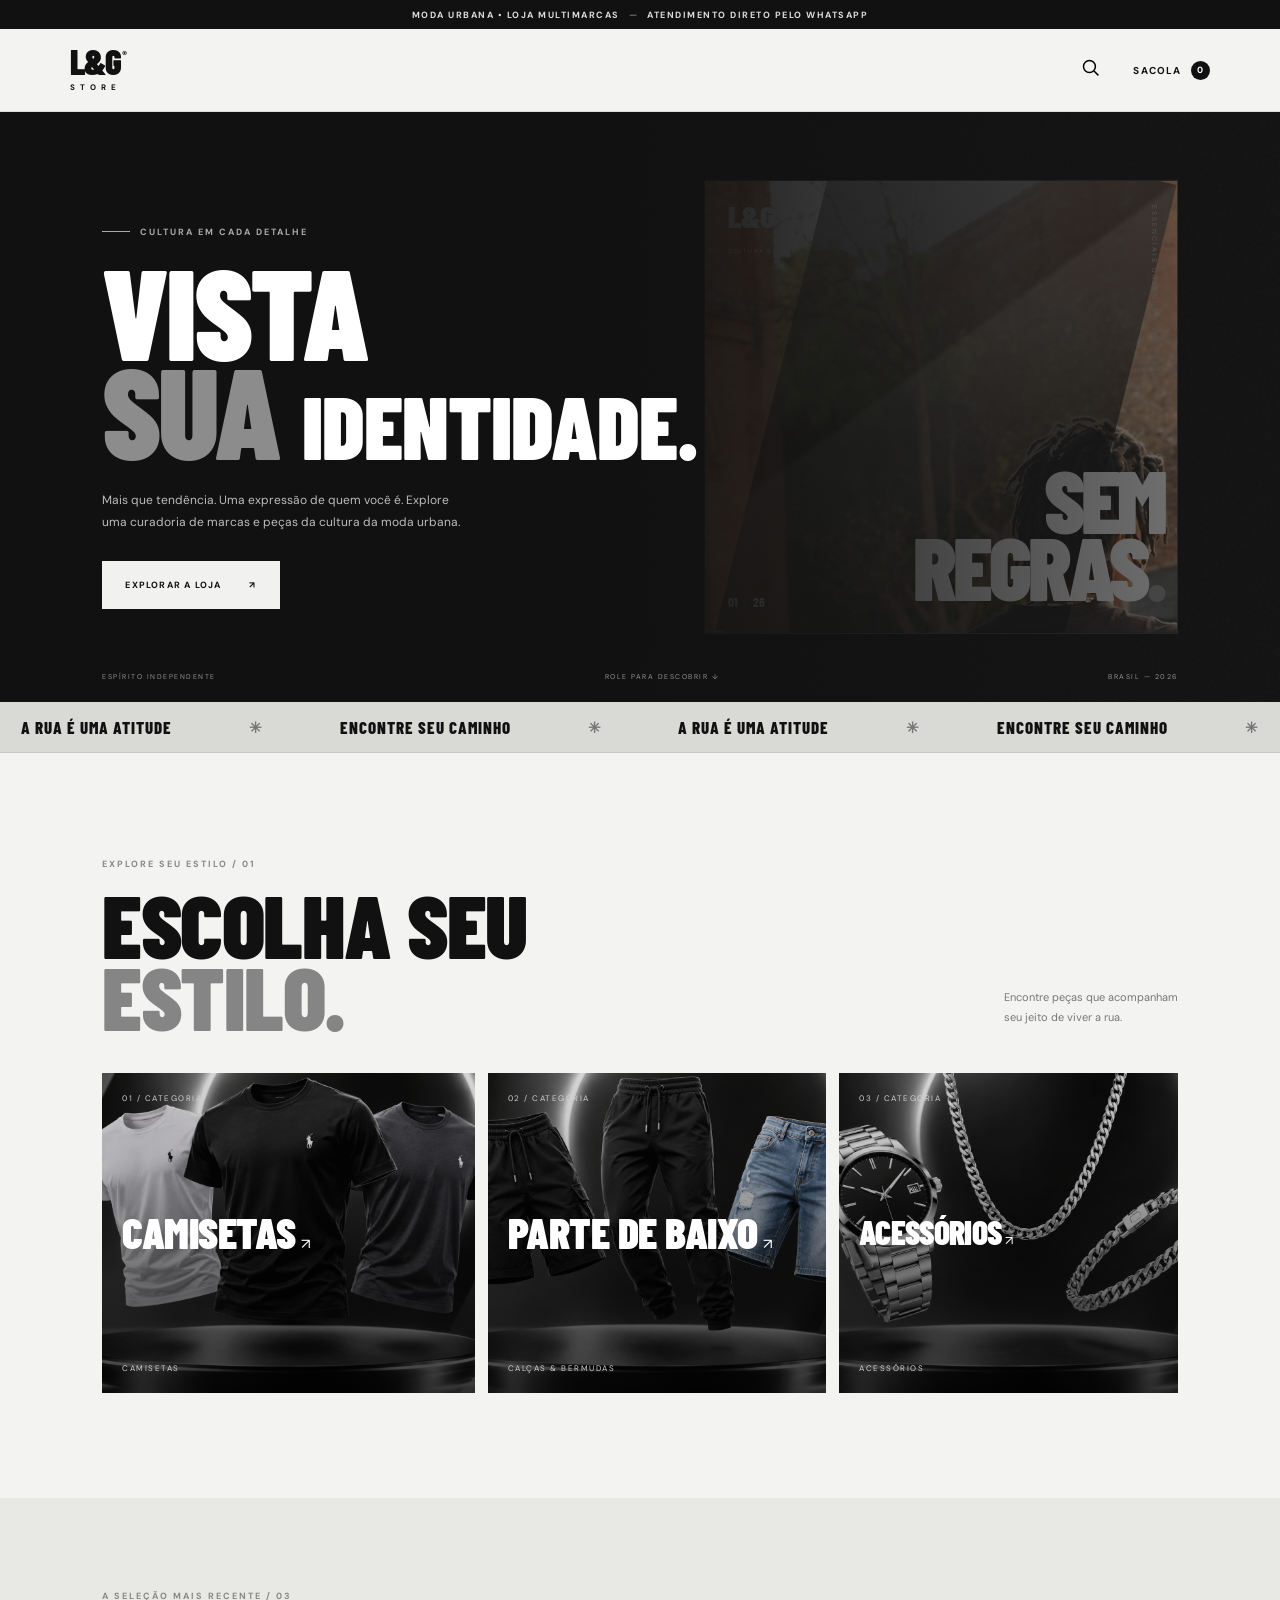
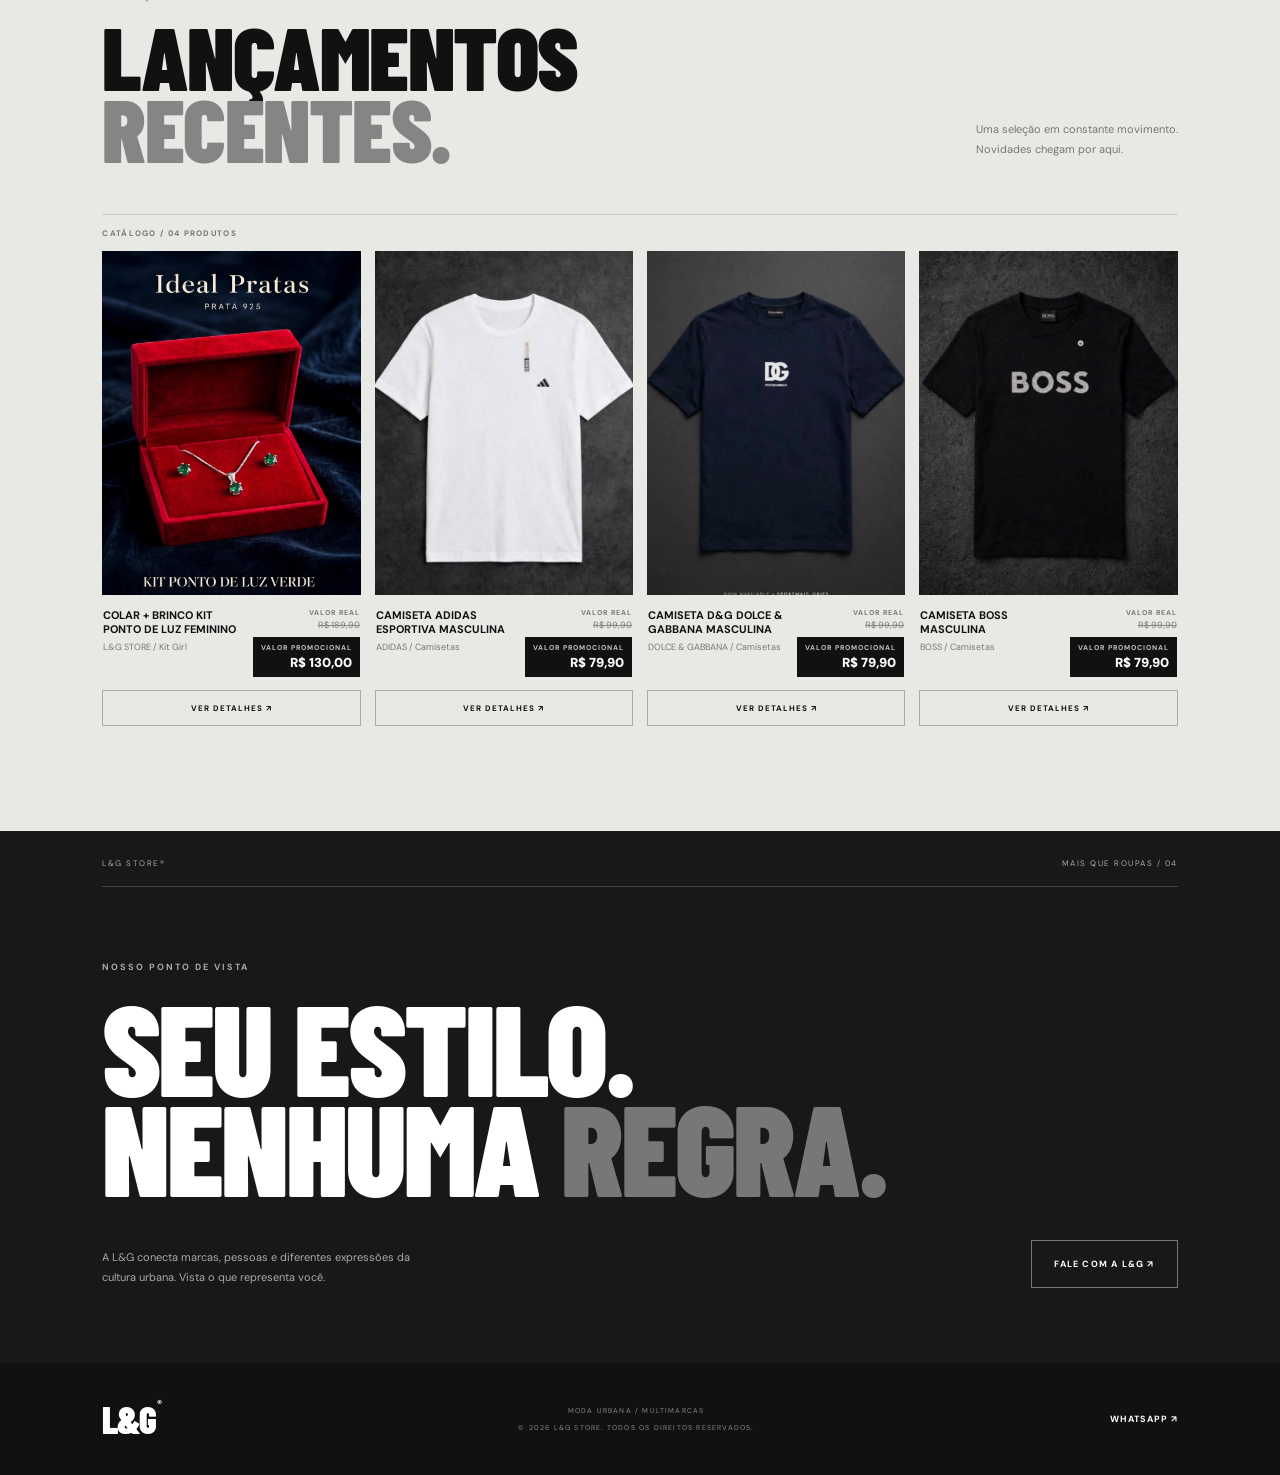
==== commit dac3c779: "Add three automatic hero banner slides" ====
--- a/index.html
+++ b/index.html
@@ -41,6 +41,9 @@
         <a class="button button-light" href="#novidades">EXPLORAR A LOJA <span>↗</span></a>
       </div>
       <div class="hero-art" aria-label="Composição gráfica L&G Store">
+        <img class="hero-slide hero-slide-one" src="assets/Encontro casual no pátio urbano.png" alt="" aria-hidden="true">
+        <img class="hero-slide hero-slide-two" src="assets/Estilo Urbano à Luz do Sol.png" alt="" aria-hidden="true">
+        <img class="hero-slide hero-slide-three" src="assets/Quatro Jovens na Escadaria Urbana.png" alt="" aria-hidden="true">
         <div class="hero-stamp">L&amp;G<br><small>CULTURA DE RUA</small></div>
         <div class="hero-vertical">ESSENCIAIS URBANOS / VOL. 001</div>
         <div class="hero-index">01<span>/</span>26</div>
--- a/assets/style.css
+++ b/assets/style.css
@@ -1,5 +1,5 @@
 :root{--black:#111;--ink:#171717;--gray:#777;--mid:#b9b9b9;--paper:#f3f3f1;--white:#fff;--line:#dededb;--display:"Barlow Condensed",Impact,sans-serif;--body:"DM Sans",Arial,sans-serif}*{box-sizing:border-box}html{scroll-behavior:smooth}body{margin:0;background:var(--paper);color:var(--black);font-family:var(--body);-webkit-font-smoothing:antialiased}a{color:inherit;text-decoration:none}button{font:inherit}.announcement{height:29px;background:var(--black);color:#ddd;display:flex;align-items:center;justify-content:center;gap:9px;font-size:9px;letter-spacing:1.5px;font-weight:700}.announcement span{color:#777}.site-header{height:83px;padding:0 5.5%;display:flex;align-items:center;justify-content:space-between;background:var(--paper);border-bottom:1px solid var(--line);position:relative;z-index:20}.wordmark{font-family:var(--display);font-weight:900;font-size:35px;line-height:.75;letter-spacing:-2px;position:relative}.wordmark>span,.footer-logo span{font:700 10px var(--body);vertical-align:top;letter-spacing:0;margin-left:2px}.wordmark small{display:block;font:700 8px var(--body);letter-spacing:5px;margin-top:7px}.desktop-nav{display:flex;gap:42px;margin-left:80px}.desktop-nav a,.bag-link{font-size:10px;letter-spacing:1.2px;font-weight:700}.desktop-nav a{transition:opacity .2s}.desktop-nav a:hover,.footer-contact:hover{opacity:.55}.header-actions{display:flex;align-items:center;gap:25px}.icon-button,.menu-toggle{border:0;background:none;padding:7px;cursor:pointer}.icon-button svg,.search-panel svg{width:21px;height:21px;fill:none;stroke:currentColor;stroke-width:1.7}.bag-link{display:flex;gap:9px;align-items:center}.bag-link span{background:var(--black);color:#fff;border-radius:50%;width:19px;height:19px;display:grid;place-items:center;font-size:9px}.menu-toggle{display:none}.search-panel{position:absolute;z-index:30;top:112px;left:0;width:100%;background:#fff;padding:24px 8% 28px;box-shadow:0 15px 30px #00000012}.search-panel[hidden]{display:none}.search-panel form{display:flex;align-items:center;gap:15px;border-bottom:1px solid #aaa;padding:0 0 13px}.search-panel input{border:0;outline:0;flex:1;font:500 16px var(--body);background:transparent;color:var(--black)}.search-panel form button{border:0;background:none;cursor:pointer;font-size:18px}.search-results{padding-top:14px;font-size:12px;color:#777}.search-result{display:flex;justify-content:space-between;padding:10px 0;border-bottom:1px solid #eee;color:var(--black)}.hero{min-height:590px;background:#151515;color:white;position:relative;overflow:hidden;padding:86px 8% 65px;display:flex;align-items:center}.hero:after{content:"";position:absolute;inset:0;background:linear-gradient(90deg,#111 0%,#111 46%,#111c 70%,#1118 100%);pointer-events:none}.hero-grain{position:absolute;inset:0;opacity:.12;background-image:url("data:image/svg+xml,%3Csvg viewBox='0 0 180 180' xmlns='http://www.w3.org/2000/svg'%3E%3Cfilter id='n'%3E%3CfeTurbulence type='fractalNoise' baseFrequency='.9' numOctaves='3' stitchTiles='stitch'/%3E%3C/filter%3E%3Crect width='100%25' height='100%25' filter='url(%23n)' opacity='.4'/%3E%3C/svg%3E")}.hero-copy{position:relative;z-index:2;max-width:650px}.eyebrow{font-size:9px;letter-spacing:2px;font-weight:700;color:#aaa;margin:0 0 23px;display:flex;align-items:center;gap:10px}.eyebrow-line{height:1px;width:28px;background:#aaa}.hero h1,.section-heading h2,.manifesto h2{font:900 clamp(70px,10vw,142px)/.78 var(--display);letter-spacing:-3px;margin:0;text-transform:uppercase}.hero h1 span{color:#8c8c8c}.hero h1 em{font-style:normal;font-size:.69em;letter-spacing:-1px;display:inline-block;margin-top:12px}.hero-description{max-width:370px;color:#bcbcbc;font-size:12px;line-height:1.8;margin:30px 0 28px}.button{min-height:48px;padding:0 22px;display:inline-flex;align-items:center;justify-content:space-between;gap:28px;font-size:9px;font-weight:700;letter-spacing:1.2px;border:1px solid transparent;cursor:pointer;transition:background .2s,color .2s,transform .2s}.button:hover{transform:translateY(-2px)}.button-light{background:#f1f1ef;color:#111}.button-light:hover{background:#bbb}.hero-art{position:absolute;right:8%;top:50%;transform:translateY(-50%);width:37%;height:77%;border:1px solid #ffffff30;background:linear-gradient(145deg,#3a3a3a,#171717 62%);overflow:hidden}.hero-art:before{content:"";position:absolute;width:72%;height:120%;left:15%;top:-10%;background:linear-gradient(130deg,#777,#252525 42%,#555 43%,#1c1c1c 68%);transform:rotate(14deg);opacity:.65}.hero-art:after{content:"";position:absolute;inset:0;background:linear-gradient(110deg,transparent 30%,#fff1 50%,transparent 70%)}.hero-stamp{position:absolute;top:23px;left:23px;z-index:2;font:900 31px/.8 var(--display);letter-spacing:-1px}.hero-stamp small{font:600 6px var(--body);letter-spacing:1.5px}.hero-vertical{position:absolute;right:18px;top:24px;writing-mode:vertical-rl;font-size:7px;letter-spacing:2px;color:#bbb;z-index:2}.hero-index{position:absolute;bottom:23px;left:23px;font:700 13px var(--display);z-index:2}.hero-index span{color:#777;margin:0 5px}.hero-big-type{position:absolute;right:13px;bottom:34px;text-align:right;font:900 clamp(46px,7vw,96px)/.75 var(--display);letter-spacing:-4px;z-index:2}.hero-big-type span{color:#999}.hero-bottom{position:absolute;z-index:3;bottom:21px;left:8%;right:8%;display:flex;justify-content:space-between;color:#929292;font-size:7px;letter-spacing:1.5px}.ticker{overflow:hidden;background:#d9d9d6;border-bottom:1px solid #c7c7c3;padding:15px 0}.ticker-track{display:flex;align-items:center;justify-content:space-around;gap:35px;white-space:nowrap;font:800 17px var(--display);letter-spacing:1px}.ticker-track b{font-size:15px;color:#777}.section{padding:105px 8%}.section-heading{display:flex;align-items:flex-end;justify-content:space-between;margin-bottom:42px}.dark-eyebrow{color:#888;margin-bottom:18px}.section-heading h2{font-size:clamp(58px,7vw,92px);line-height:.8;letter-spacing:-1.5px}.section-heading h2 span{color:#858585}.section-note{font-size:11px;line-height:1.8;color:#777;margin:0 0 4px}.category-grid{display:grid;grid-template-columns:1.1fr 1fr 1fr;gap:13px}.category-card{min-height:320px;position:relative;overflow:hidden;padding:20px;color:#fff;background:#272727;display:flex;flex-direction:column;justify-content:space-between;isolation:isolate}.category-card:before{content:"";position:absolute;inset:0;z-index:-1;opacity:.9;transition:transform .5s}.category-card:hover:before{transform:scale(1.06)}.category-one:before{background:linear-gradient(135deg,#777,#252525 65%)}.category-two:before{background:linear-gradient(135deg,#4b4b4b,#171717 75%)}.category-three:before{background:linear-gradient(135deg,#999,#333 75%)}.category-card:after{content:"";position:absolute;inset:0;background:linear-gradient(0deg,#0009,transparent 70%);z-index:-1}.category-number,.category-card small{font-size:8px;letter-spacing:1.5px;color:#d0d0d0}.category-card strong{font:900 clamp(36px,5vw,65px)/.8 var(--display);letter-spacing:-1px}.category-card strong span{font:400 19px var(--body);margin-left:8px}.products-section{background:#e8e8e5;padding-top:92px}.products-heading{margin-bottom:50px}.product-toolbar{display:flex;justify-content:space-between;border-top:1px solid #c9c9c5;padding:13px 0;font-size:8px;font-weight:700;letter-spacing:1.3px;color:#777}.text-button{border:0;background:none;font-size:8px;font-weight:700;letter-spacing:1px;cursor:pointer}.product-grid{display:grid;grid-template-columns:repeat(4,minmax(0,1fr));gap:14px}.product-card{min-width:0}.product-image{aspect-ratio:3/4;background:#d1d1ce;display:grid;place-items:center;position:relative;overflow:hidden}.product-image img{width:100%;height:100%;object-fit:cover}.product-placeholder{font:900 42px var(--display);color:#999;letter-spacing:-2px}.product-info{padding:13px 1px;display:flex;justify-content:space-between;gap:10px}.product-info h3{font-size:11px;margin:0 0 5px}.product-info p{font-size:9px;color:#777;margin:0}.product-price{font-size:11px;font-weight:700;white-space:nowrap}.product-buy{width:100%;border:1px solid #aaa;background:transparent;padding:12px;font-size:8px;letter-spacing:1px;font-weight:700;cursor:pointer}.product-buy:hover{background:#111;color:#fff}.catalog-empty{text-align:center;padding:65px 20px 40px}.empty-mark{font:900 42px var(--display);color:#aaa}.catalog-empty h3{font:900 38px/.9 var(--display);margin:14px 0}.catalog-empty p{font-size:11px;color:#777;max-width:330px;line-height:1.7;margin:0 auto}.manifesto{background:#181818;color:#fff;padding:27px 8% 75px}.manifesto-top{display:flex;justify-content:space-between;border-bottom:1px solid #444;padding-bottom:18px;margin-bottom:74px;font-size:8px;letter-spacing:1.5px;color:#aaa}.manifesto .eyebrow{margin-bottom:24px}.manifesto h2{font-size:clamp(64px,10vw,130px)}.manifesto h2 span{color:#777}.manifesto-bottom{display:flex;justify-content:space-between;align-items:flex-end;margin-top:43px}.manifesto-bottom p{max-width:330px;color:#aaa;font-size:11px;line-height:1.8;margin:0}.button-outline{border-color:#777;color:#fff}.button-outline:hover{background:#fff;color:#111}.site-footer{background:#111;color:#fff;padding:34px 8%;display:flex;align-items:center;justify-content:space-between}.footer-logo{font:900 37px var(--display);letter-spacing:-2px}.footer-center{display:flex;flex-direction:column;gap:8px;text-align:center;font-size:7px;letter-spacing:1.2px;color:#888}.footer-contact{font-size:9px;letter-spacing:1px;font-weight:700}.bag-drawer{position:fixed;z-index:60;right:0;top:0;height:100dvh;width:min(460px,100%);background:var(--paper);padding:30px;display:flex;flex-direction:column;transform:translateX(105%);transition:transform .3s ease}.bag-drawer.open{transform:translateX(0)}.bag-head{display:flex;justify-content:space-between;align-items:flex-start;border-bottom:1px solid #ccc;padding-bottom:20px}.bag-head h2{font:900 38px var(--display);margin:0}.bag-head h2 span{color:#888}.close-button{border:0;background:none;font-size:20px;cursor:pointer}.bag-items{flex:1;overflow:auto;padding:20px 0}.bag-empty{font-size:12px;color:#777}.bag-row{display:flex;justify-content:space-between;gap:12px;border-bottom:1px solid #ddd;padding:13px 0;font-size:11px}.bag-row button{border:0;background:none;text-decoration:underline;font-size:9px;cursor:pointer}.bag-footer{border-top:1px solid #ccc;padding-top:18px}.bag-total{display:flex;justify-content:space-between;margin-bottom:18px;font-size:10px;letter-spacing:1px}.button-dark{background:#111;color:#fff;width:100%}.button-dark:disabled{opacity:.4;cursor:not-allowed}.bag-footer small{display:block;text-align:center;color:#888;font-size:9px;margin-top:12px}.drawer-backdrop{position:fixed;inset:0;background:#0008;z-index:50;opacity:0;visibility:hidden;transition:.3s}.drawer-backdrop.visible{opacity:1;visibility:visible}.mobile-menu{display:none}
-@media(max-width:760px){.announcement{font-size:7px;letter-spacing:1px}.site-header{height:70px;padding:0 5%}.wordmark{font-size:30px}.desktop-nav{display:none}.header-actions{gap:13px}.bag-link{font-size:9px}.menu-toggle{display:flex;flex-direction:column;gap:5px}.menu-toggle span{width:20px;height:1px;background:#111}.search-panel{top:99px;padding:20px 5%}.search-panel input{font-size:13px}.hero{min-height:650px;padding:75px 7% 75px;align-items:flex-start}.hero:after{background:linear-gradient(180deg,#111 0%,#111e 50%,#1119 100%)}.hero-copy{margin-top:20px}.hero h1{font-size:clamp(65px,15vw,105px)}.hero-description{font-size:11px;max-width:300px;margin-top:24px}.hero-art{width:66%;height:42%;right:7%;top:auto;bottom:62px;transform:none;opacity:.72}.hero-big-type{font-size:65px}.hero-bottom{left:7%;right:7%;font-size:6px;bottom:18px}.hero-bottom span:nth-child(2){display:none}.ticker-track{justify-content:flex-start;gap:22px;font-size:14px}.section{padding:72px 6%}.section-heading{align-items:flex-start;gap:20px;flex-direction:column;margin-bottom:30px}.section-heading h2{font-size:70px}.section-note{font-size:10px}.category-grid{grid-template-columns:1fr 1fr;gap:9px}.category-card{min-height:220px;padding:14px}.category-card:first-child{grid-column:span 2;min-height:245px}.category-card strong{font-size:clamp(36px,10vw,54px)}.category-number,.category-card small{font-size:7px}.products-section{padding-top:70px}.product-grid{grid-template-columns:repeat(2,minmax(0,1fr));gap:18px 10px}.product-info{flex-direction:column;gap:6px}.product-info h3{font-size:10px}.product-price{font-size:10px}.product-buy{padding:11px 5px;font-size:7px}.catalog-empty{padding:48px 10px 30px}.manifesto{padding:25px 6% 55px}.manifesto-top{margin-bottom:60px;font-size:7px}.manifesto h2{font-size:clamp(58px,13vw,90px)}.manifesto-bottom{align-items:flex-start;flex-direction:column;gap:25px}.site-footer{padding:28px 6%;display:grid;grid-template-columns:1fr 1fr;gap:20px}.footer-center{text-align:left;grid-column:1/-1;grid-row:2}.footer-contact{text-align:right}.bag-drawer{padding:23px}.mobile-menu{position:absolute;z-index:19;top:99px;left:0;right:0;background:#f3f3f1;padding:22px 6%;display:none;flex-direction:column}.mobile-menu.open{display:flex}.mobile-menu a{padding:15px 0;border-bottom:1px solid #ddd;font:800 24px var(--display)}}
+@media(max-width:760px){.announcement{font-size:7px;letter-spacing:1px}.site-header{height:70px;padding:0 5%}.wordmark{font-size:30px}.desktop-nav{display:none}.header-actions{gap:13px}.bag-link{font-size:9px}.menu-toggle{display:flex;flex-direction:column;gap:5px}.menu-toggle span{width:20px;height:1px;background:#111}.search-panel{top:99px;padding:20px 5%}.search-panel input{font-size:16px}.hero{min-height:650px;padding:75px 7% 75px;align-items:flex-start}.hero:after{background:linear-gradient(180deg,#111 0%,#111e 50%,#1119 100%)}.hero-copy{margin-top:20px}.hero h1{font-size:clamp(65px,15vw,105px)}.hero-description{font-size:11px;max-width:300px;margin-top:24px}.hero-art{width:66%;height:42%;right:7%;top:auto;bottom:62px;transform:none;opacity:.72}.hero-big-type{font-size:65px}.hero-bottom{left:7%;right:7%;font-size:6px;bottom:18px}.hero-bottom span:nth-child(2){display:none}.ticker-track{justify-content:flex-start;gap:22px;font-size:14px}.section{padding:72px 6%}.section-heading{align-items:flex-start;gap:20px;flex-direction:column;margin-bottom:30px}.section-heading h2{font-size:70px}.section-note{font-size:10px}.category-grid{grid-template-columns:1fr 1fr;gap:9px}.category-card{min-height:220px;padding:14px}.category-card:first-child{grid-column:span 2;min-height:245px}.category-card strong{font-size:clamp(36px,10vw,54px)}.category-number,.category-card small{font-size:7px}.products-section{padding-top:70px}.product-grid{grid-template-columns:repeat(2,minmax(0,1fr));gap:18px 10px}.product-info{flex-direction:column;gap:6px}.product-info h3{font-size:10px}.product-price{font-size:10px}.product-buy{padding:11px 5px;font-size:7px}.catalog-empty{padding:48px 10px 30px}.manifesto{padding:25px 6% 55px}.manifesto-top{margin-bottom:60px;font-size:7px}.manifesto h2{font-size:clamp(58px,13vw,90px)}.manifesto-bottom{align-items:flex-start;flex-direction:column;gap:25px}.site-footer{padding:28px 6%;display:grid;grid-template-columns:1fr 1fr;gap:20px}.footer-center{text-align:left;grid-column:1/-1;grid-row:2}.footer-contact{text-align:right}.bag-drawer{padding:23px}.mobile-menu{position:absolute;z-index:19;top:99px;left:0;right:0;background:#f3f3f1;padding:22px 6%;display:none;flex-direction:column}.mobile-menu.open{display:flex}.mobile-menu a{padding:15px 0;border-bottom:1px solid #ddd;font:800 24px var(--display)}}
 @media(min-width:761px) and (max-width:1000px){.hero{padding-left:6%;padding-right:6%}.hero-art{right:6%;width:39%}.hero h1{font-size:100px}.section{padding-left:6%;padding-right:6%}.category-card{min-height:260px}.product-grid{grid-template-columns:repeat(3,minmax(0,1fr))}}
 
 /* Silver department */
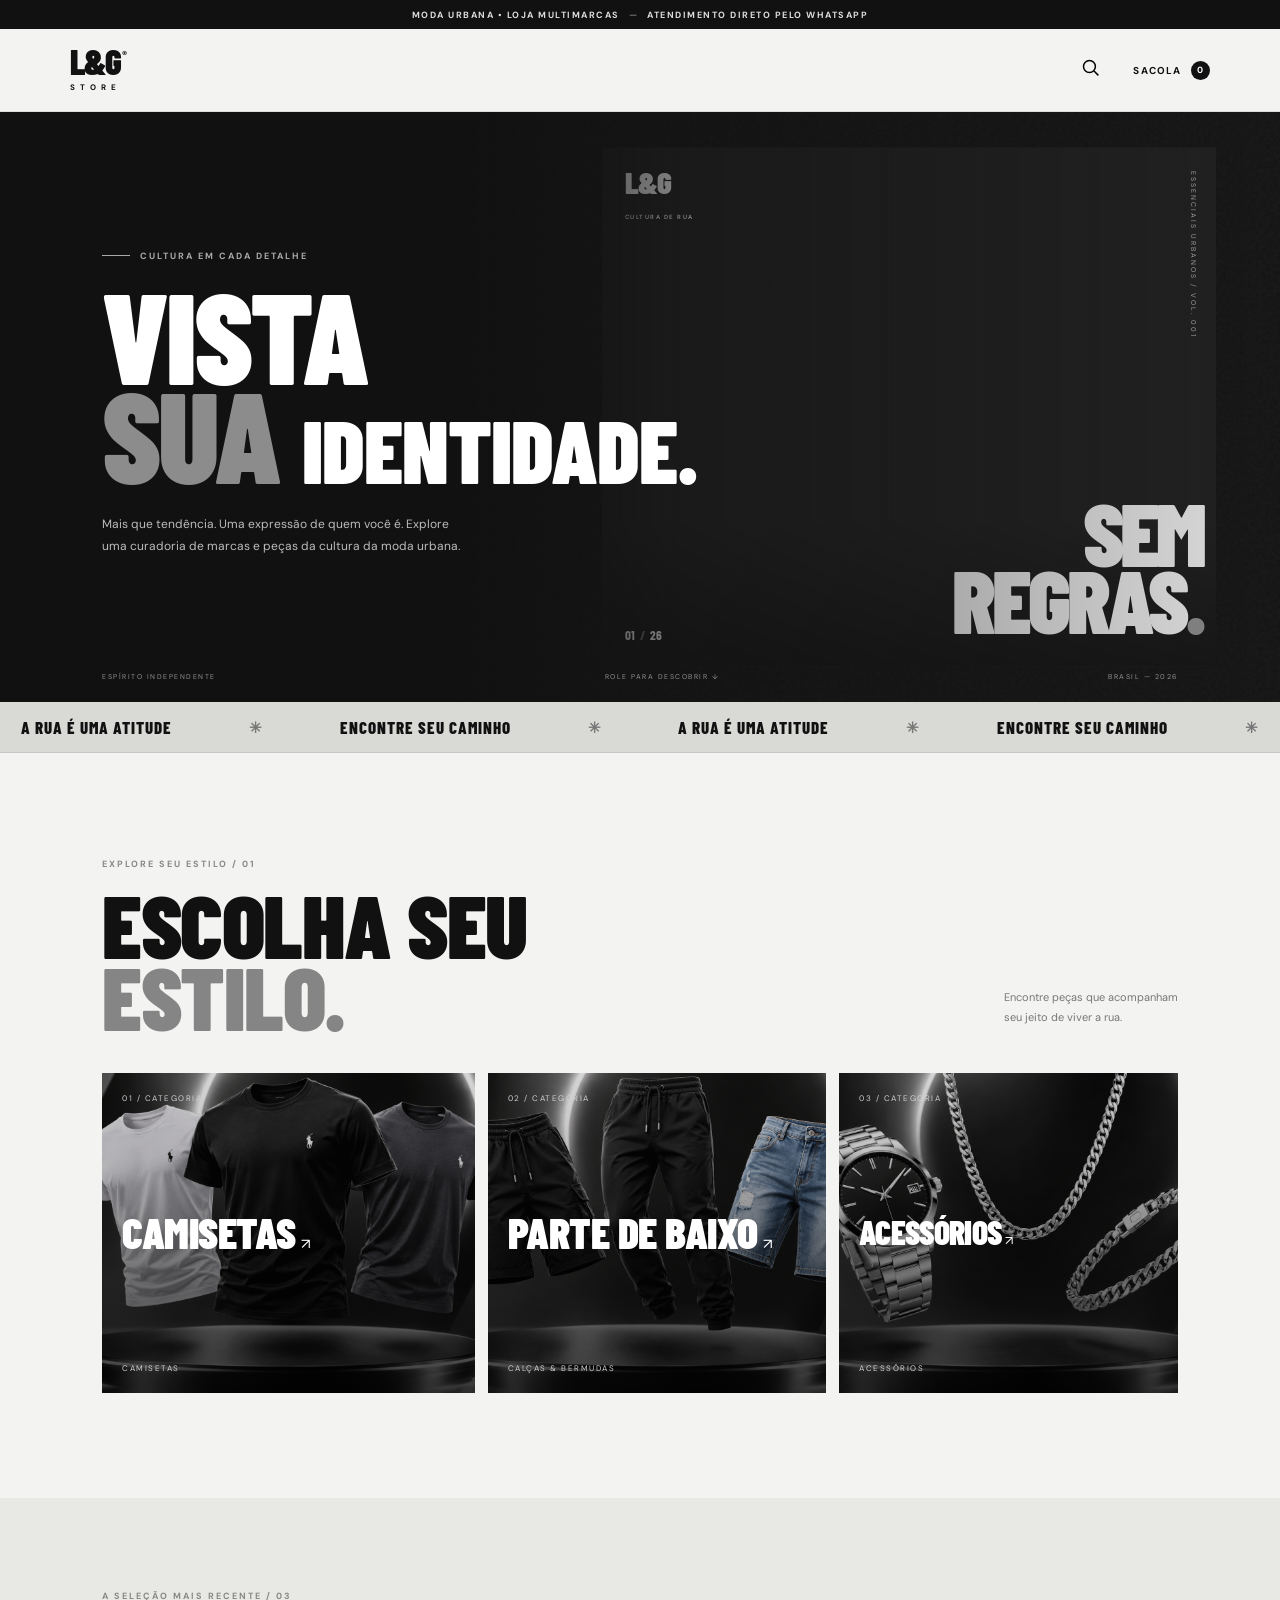
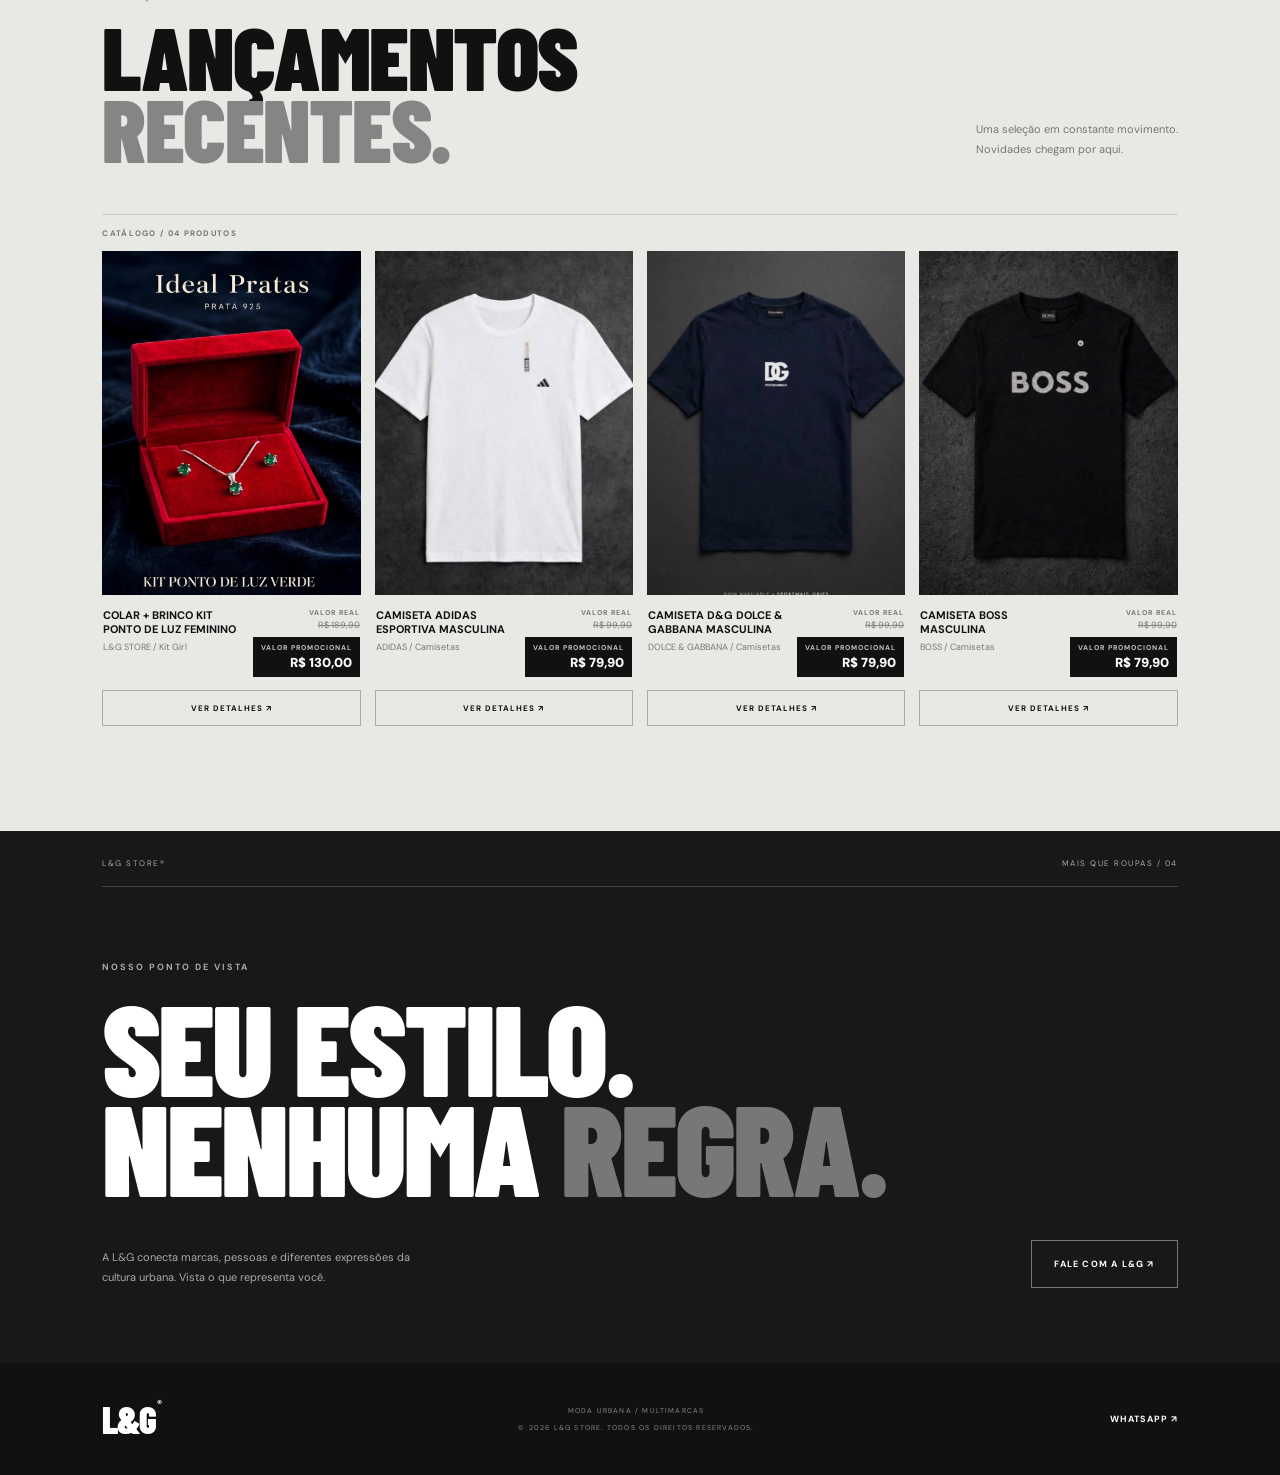
==== commit 59a0643e: "Remove botão Explorar a Loja do banner" ====
--- a/index.html
+++ b/index.html
@@ -38,7 +38,7 @@
         <p class="eyebrow"><span class="eyebrow-line"></span> CULTURA EM CADA DETALHE</p>
         <h1>VISTA<br><span>SUA</span> <em>IDENTIDADE.</em></h1>
         <p class="hero-description">Mais que tendência. Uma expressão de quem você é. Explore uma curadoria de marcas e peças da cultura da moda urbana.</p>
-        <a class="button button-light" href="#novidades">EXPLORAR A LOJA <span>↗</span></a>
+        
       </div>
       <div class="hero-art" aria-label="Composição gráfica L&G Store">
         <img class="hero-slide hero-slide-one" src="assets/Encontro casual no pátio urbano.png" alt="" aria-hidden="true">
--- a/assets/style.css
+++ b/assets/style.css
@@ -177,3 +177,52 @@
 
 /* Alinhamento uniforme das quatro coleções de acessórios */
 .silver-grid{grid-template-columns:repeat(4,minmax(0,1fr));align-items:stretch}.silver-card{min-width:0;min-height:290px}.silver-kits strong{white-space:nowrap}@media(min-width:761px) and (max-width:1050px){.silver-grid{grid-template-columns:repeat(2,minmax(0,1fr))}}@media(max-width:760px){.silver-grid{grid-template-columns:repeat(2,minmax(0,1fr));gap:9px}.silver-card{min-height:220px;padding:14px}.silver-kits strong{font-size:clamp(22px,6vw,34px);white-space:nowrap}}
+
+
+/* Banner principal: slideshow automático sem controles ou interação */
+.hero-art{isolation:isolate;background:#171717}
+.hero-art:before{content:none}
+.hero-art:after{z-index:1;background:linear-gradient(110deg,#1118 0%,#1112 45%,#1119 100%)}
+.hero-slide{position:absolute;inset:0;width:100%;height:100%;object-fit:cover;opacity:0;z-index:0;animation:heroSlideShow 24s ease-in-out infinite,heroSlideZoom 8s ease-in-out infinite alternate;will-change:opacity,transform}
+.hero-slide-one{animation-delay:0s,0s}
+.hero-slide-two{animation-delay:-8s,-8s}
+.hero-slide-three{animation-delay:-16s,-16s}
+.hero-stamp,.hero-vertical,.hero-index,.hero-big-type{z-index:2}
+@keyframes heroSlideShow{0%,3%{opacity:0}7%,28%{opacity:1}32%,100%{opacity:0}}
+@keyframes heroSlideZoom{from{transform:scale(1.02)}to{transform:scale(1.12)}}
+@media(prefers-reduced-motion:reduce){.hero-slide{animation:none;opacity:0;transform:none}.hero-slide-one{opacity:1}}
+
+
+/* Banner principal — imagens maiores, claras e em destaque */
+.hero:after{
+  background:linear-gradient(90deg,#111 0%,#111 34%,#1118 53%,#1112 100%);
+}
+.hero-art{
+  width:48%;
+  height:88%;
+  right:5%;
+  border:0;
+  background:#242424;
+}
+.hero-art:after{
+  background:linear-gradient(0deg,#0005 0%,transparent 28%);
+}
+.hero-slide{
+  filter:brightness(1.22) contrast(1.04) saturate(1.12);
+  object-position:center center;
+}
+@media(max-width:760px){
+  .hero:after{
+    background:linear-gradient(180deg,#111 0%,#111f 34%,#1118 55%,#1112 100%);
+  }
+  .hero-art{
+    width:86%;
+    height:45%;
+    right:7%;
+    bottom:62px;
+    opacity:1;
+  }
+  .hero-slide{
+    filter:brightness(1.25) contrast(1.04) saturate(1.12);
+  }
+}
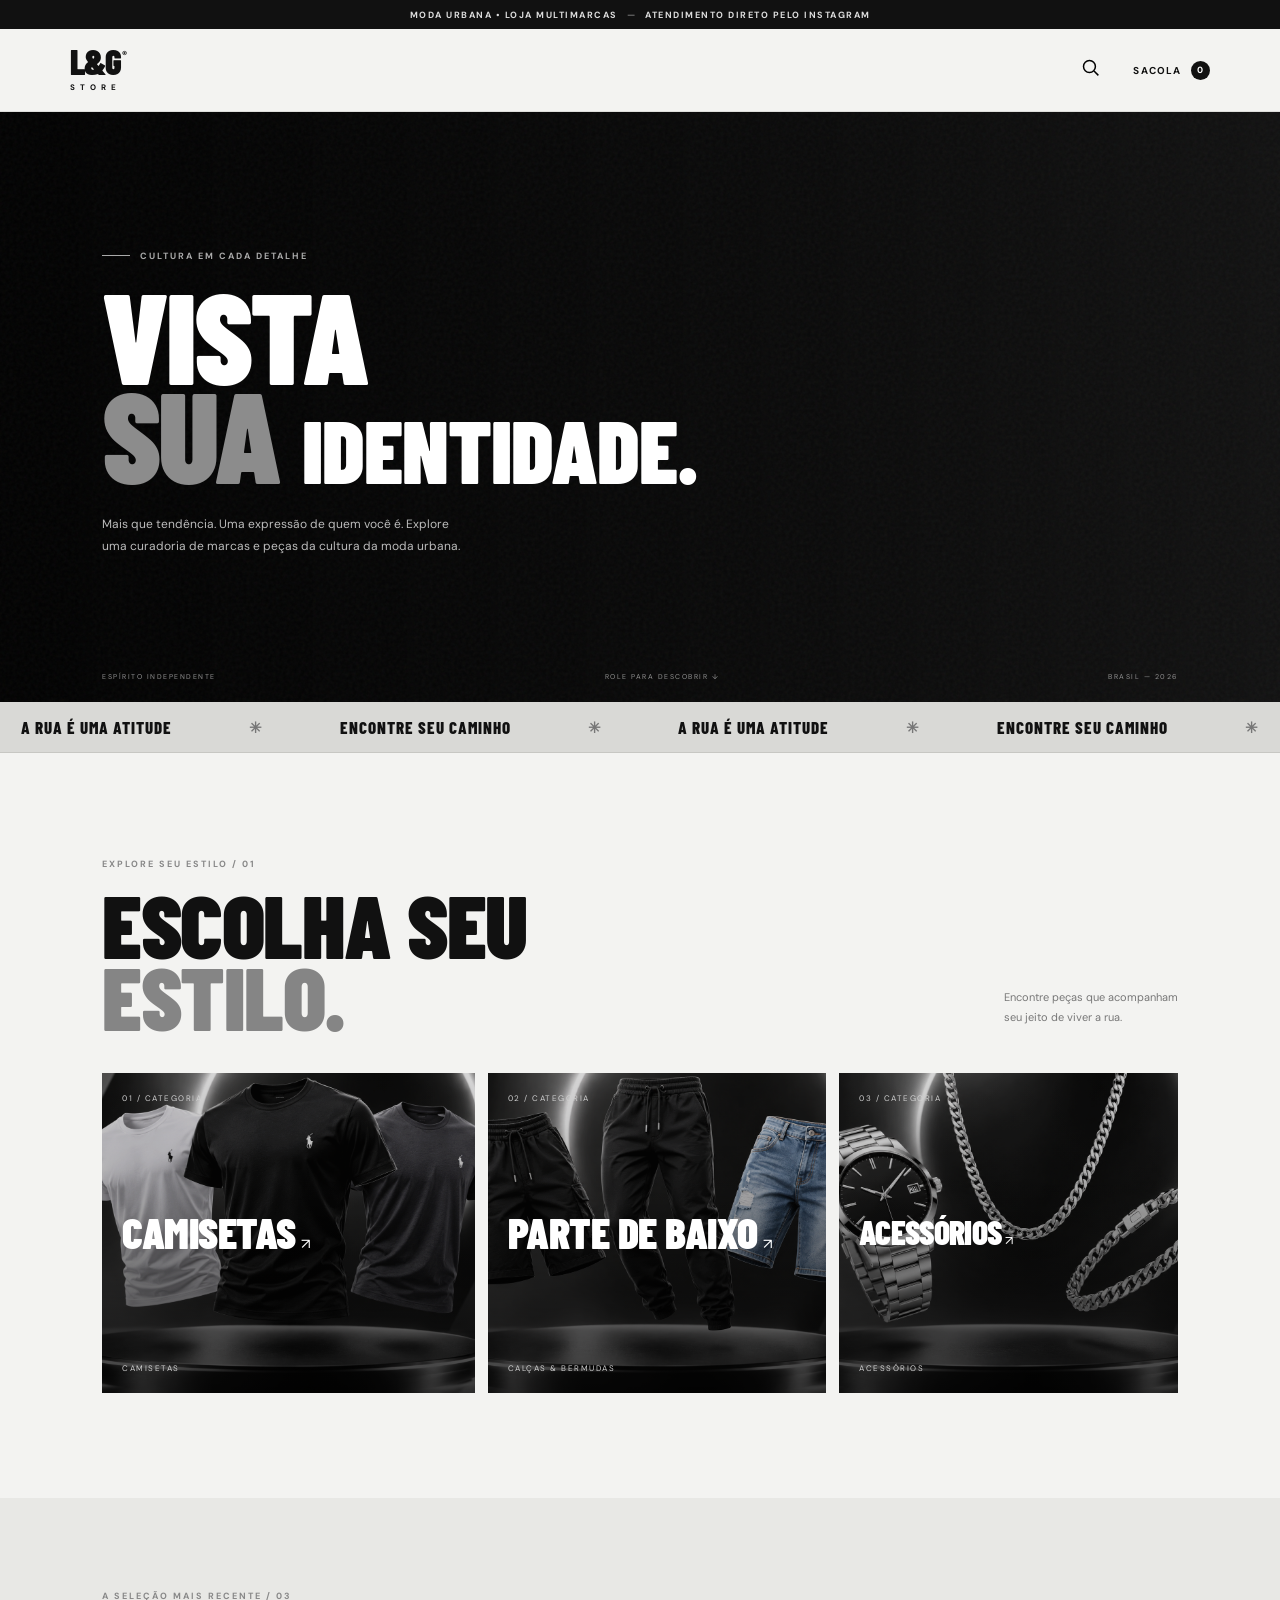
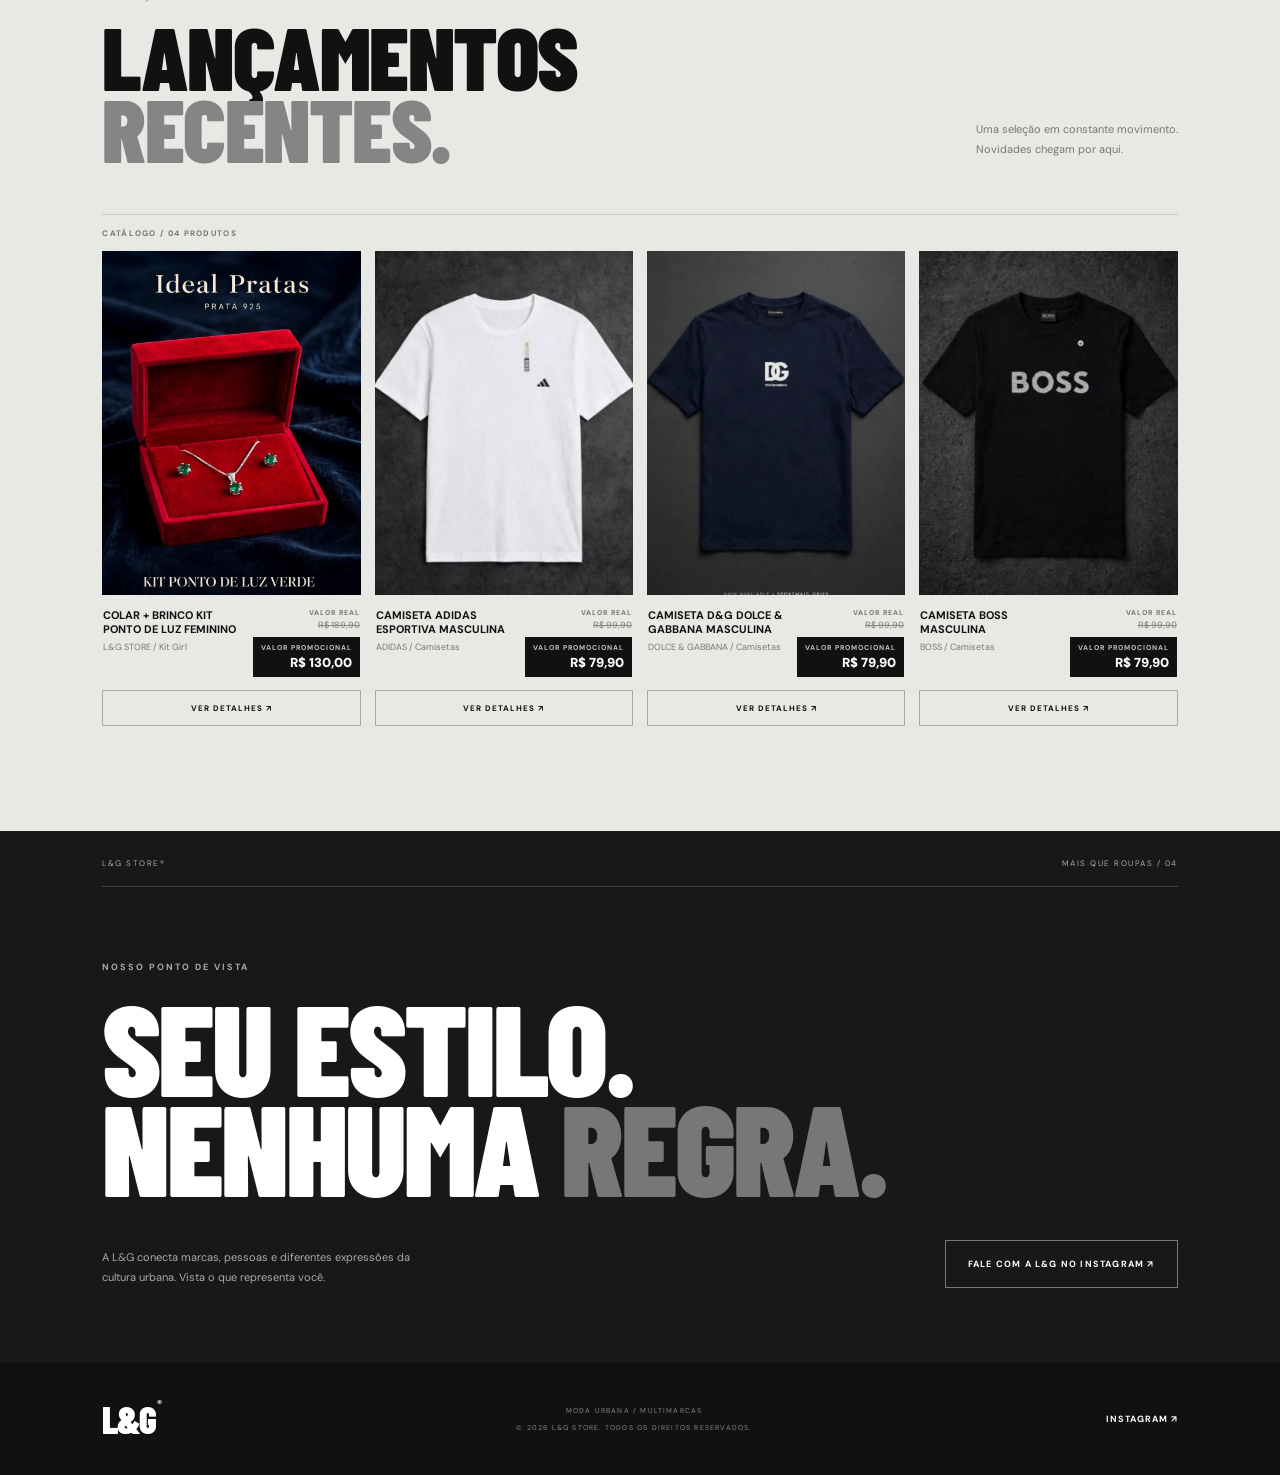
==== commit 9c60f8b6: "Atualiza contato e finalização para Instagram" ====
--- a/index.html
+++ b/index.html
@@ -13,7 +13,7 @@
   <script src="assets/script.js" defer></script>
 </head>
 <body>
-  <div class="announcement">MODA URBANA • LOJA MULTIMARCAS <span>—</span> ATENDIMENTO DIRETO PELO WHATSAPP</div>
+  <div class="announcement">MODA URBANA • LOJA MULTIMARCAS <span>—</span> ATENDIMENTO DIRETO PELO INSTAGRAM</div>
   <header class="site-header">
     <a class="wordmark" href="#" aria-label="L&G Store início">L&amp;G<span>®</span><small>STORE</small></a>
     <div class="header-actions">
@@ -78,20 +78,20 @@
       <div class="manifesto-top"><span>L&amp;G STORE®</span><span>MAIS QUE ROUPAS / 04</span></div>
       <p class="eyebrow">NOSSO PONTO DE VISTA</p>
       <h2>SEU ESTILO.<br>NENHUMA <span>REGRA.</span></h2>
-      <div class="manifesto-bottom"><p>A L&amp;G conecta marcas, pessoas e diferentes expressões da cultura urbana. Vista o que representa você.</p><a class="button button-outline" href="https://wa.me/5511958593868" target="_blank" rel="noopener">FALE COM A L&amp;G ↗</a></div>
+      <div class="manifesto-bottom"><p>A L&amp;G conecta marcas, pessoas e diferentes expressões da cultura urbana. Vista o que representa você.</p><a class="button button-outline" href="https://www.instagram.com/lgstore.20.26/" target="_blank" rel="noopener">FALE COM A L&amp;G NO INSTAGRAM ↗</a></div>
     </section>
   </main>
 
   <footer class="site-footer" id="contato">
     <a class="footer-logo" href="#">L&amp;G<span>®</span></a>
     <div class="footer-center"><span>MODA URBANA / MULTIMARCAS</span><span>© 2026 L&amp;G STORE. TODOS OS DIREITOS RESERVADOS.</span></div>
-    <a class="footer-contact" href="https://wa.me/5511958593868" target="_blank" rel="noopener">WHATSAPP ↗</a>
+    <a class="footer-contact" href="https://www.instagram.com/lgstore.20.26/" target="_blank" rel="noopener">INSTAGRAM ↗</a>
   </footer>
 
   <section class="bag-drawer" id="sacola" aria-label="Sacola de compras">
     <div class="bag-head"><div><p class="eyebrow dark-eyebrow">SUA SELEÇÃO</p><h2>SUA SACOLA<span>.</span></h2></div><button id="bag-close" class="close-button" aria-label="Fechar sacola">✕</button></div>
     <div id="bag-items" class="bag-items"><p class="bag-empty">Sua sacola está vazia.</p></div>
-    <div class="bag-footer"><div class="bag-total"><span>SUBTOTAL</span><strong id="bag-total">R$ 0,00</strong></div><button class="button button-dark" id="checkout-button" disabled>FINALIZAR PELO WHATSAPP ↗</button><small>O pedido será enviado para atendimento via WhatsApp.</small></div>
+    <div class="bag-footer"><div class="bag-total"><span>SUBTOTAL</span><strong id="bag-total">R$ 0,00</strong></div><button class="button button-dark" id="checkout-button" disabled>FINALIZAR PELO INSTAGRAM ↗</button><small>Os detalhes do pedido serão copiados para você enviar pelo Direct do Instagram.</small></div>
   </section>
   <div class="drawer-backdrop" id="drawer-backdrop"></div>
 </body>
--- a/assets/style.css
+++ b/assets/style.css
@@ -226,3 +226,64 @@
     filter:brightness(1.25) contrast(1.04) saturate(1.12);
   }
 }
+
+
+/* Slideshow ocupa todo o banner, com fotos centralizadas */
+.hero{isolation:isolate}
+.hero:after{background:transparent;z-index:1}
+.hero-grain{z-index:2;pointer-events:none}
+.hero-copy{z-index:3}
+.hero-art{
+  inset:0;
+  top:0;
+  right:0;
+  width:100%;
+  height:100%;
+  transform:none;
+  border:0;
+  z-index:0;
+  background:#171717;
+}
+.hero-art:after{
+  z-index:1;
+  background:linear-gradient(90deg,rgba(0,0,0,.78) 0%,rgba(0,0,0,.48) 38%,rgba(0,0,0,.12) 100%);
+}
+.hero-slide{
+  object-fit:cover;
+  object-position:50% 50%;
+  width:100%;
+  height:100%;
+}
+.hero-stamp,.hero-vertical,.hero-index,.hero-big-type{display:none}
+@media(max-width:760px){
+  .hero-art{
+    inset:0;
+    width:100%;
+    height:100%;
+    right:0;
+    top:0;
+    bottom:0;
+    opacity:1;
+  }
+  .hero-art:after{
+    background:linear-gradient(180deg,rgba(0,0,0,.62) 0%,rgba(0,0,0,.38) 45%,rgba(0,0,0,.18) 100%);
+  }
+  .hero-slide{object-position:center center}
+}
+
+
+/* Banner em camada de fundo: fotos também passam por trás do título */
+.hero{position:relative;isolation:isolate;overflow:hidden}
+.hero-art{z-index:-1}
+.hero:after{
+  z-index:0;
+  background:linear-gradient(90deg,rgba(0,0,0,.72) 0%,rgba(0,0,0,.48) 42%,rgba(0,0,0,.16) 100%);
+}
+.hero-grain{z-index:1;pointer-events:none}
+.hero-copy{position:relative;z-index:2}
+.hero-bottom{z-index:3}
+@media(max-width:760px){
+  .hero:after{
+    background:linear-gradient(180deg,rgba(0,0,0,.62) 0%,rgba(0,0,0,.4) 55%,rgba(0,0,0,.18) 100%);
+  }
+}
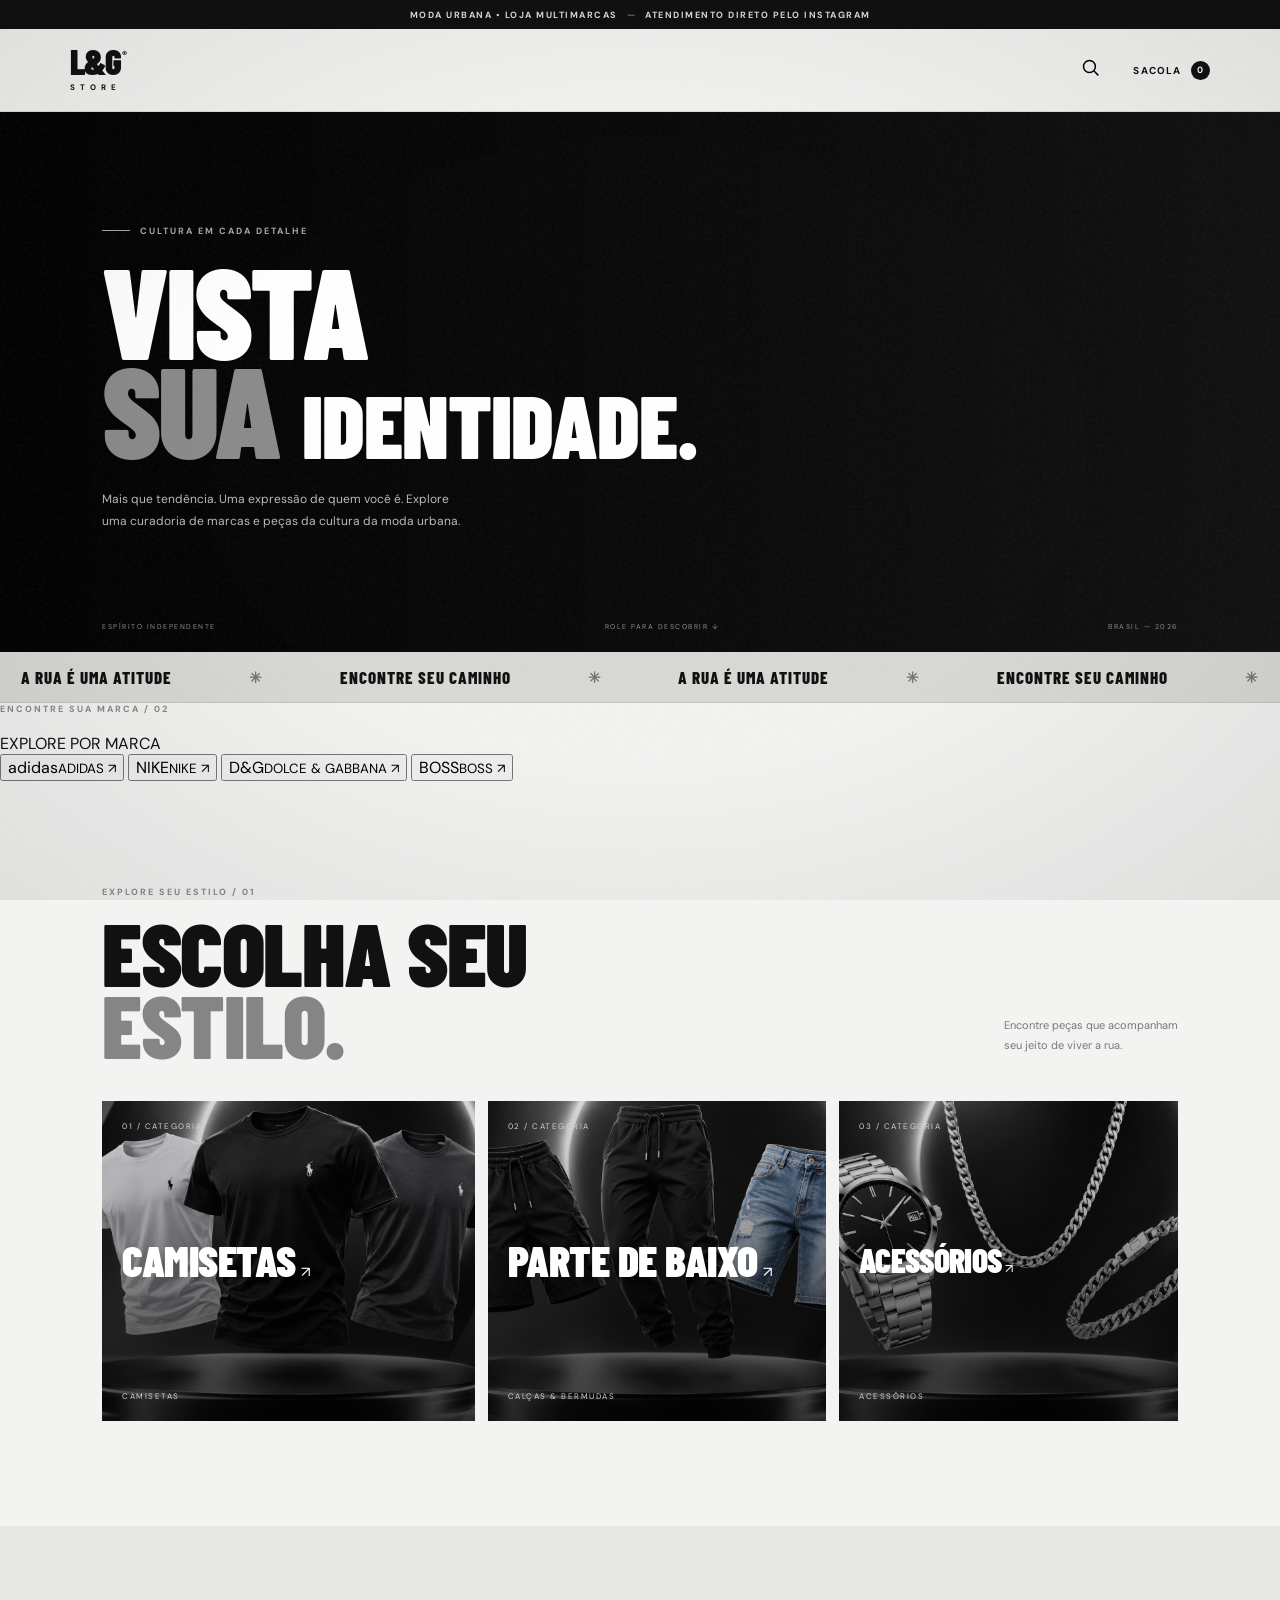
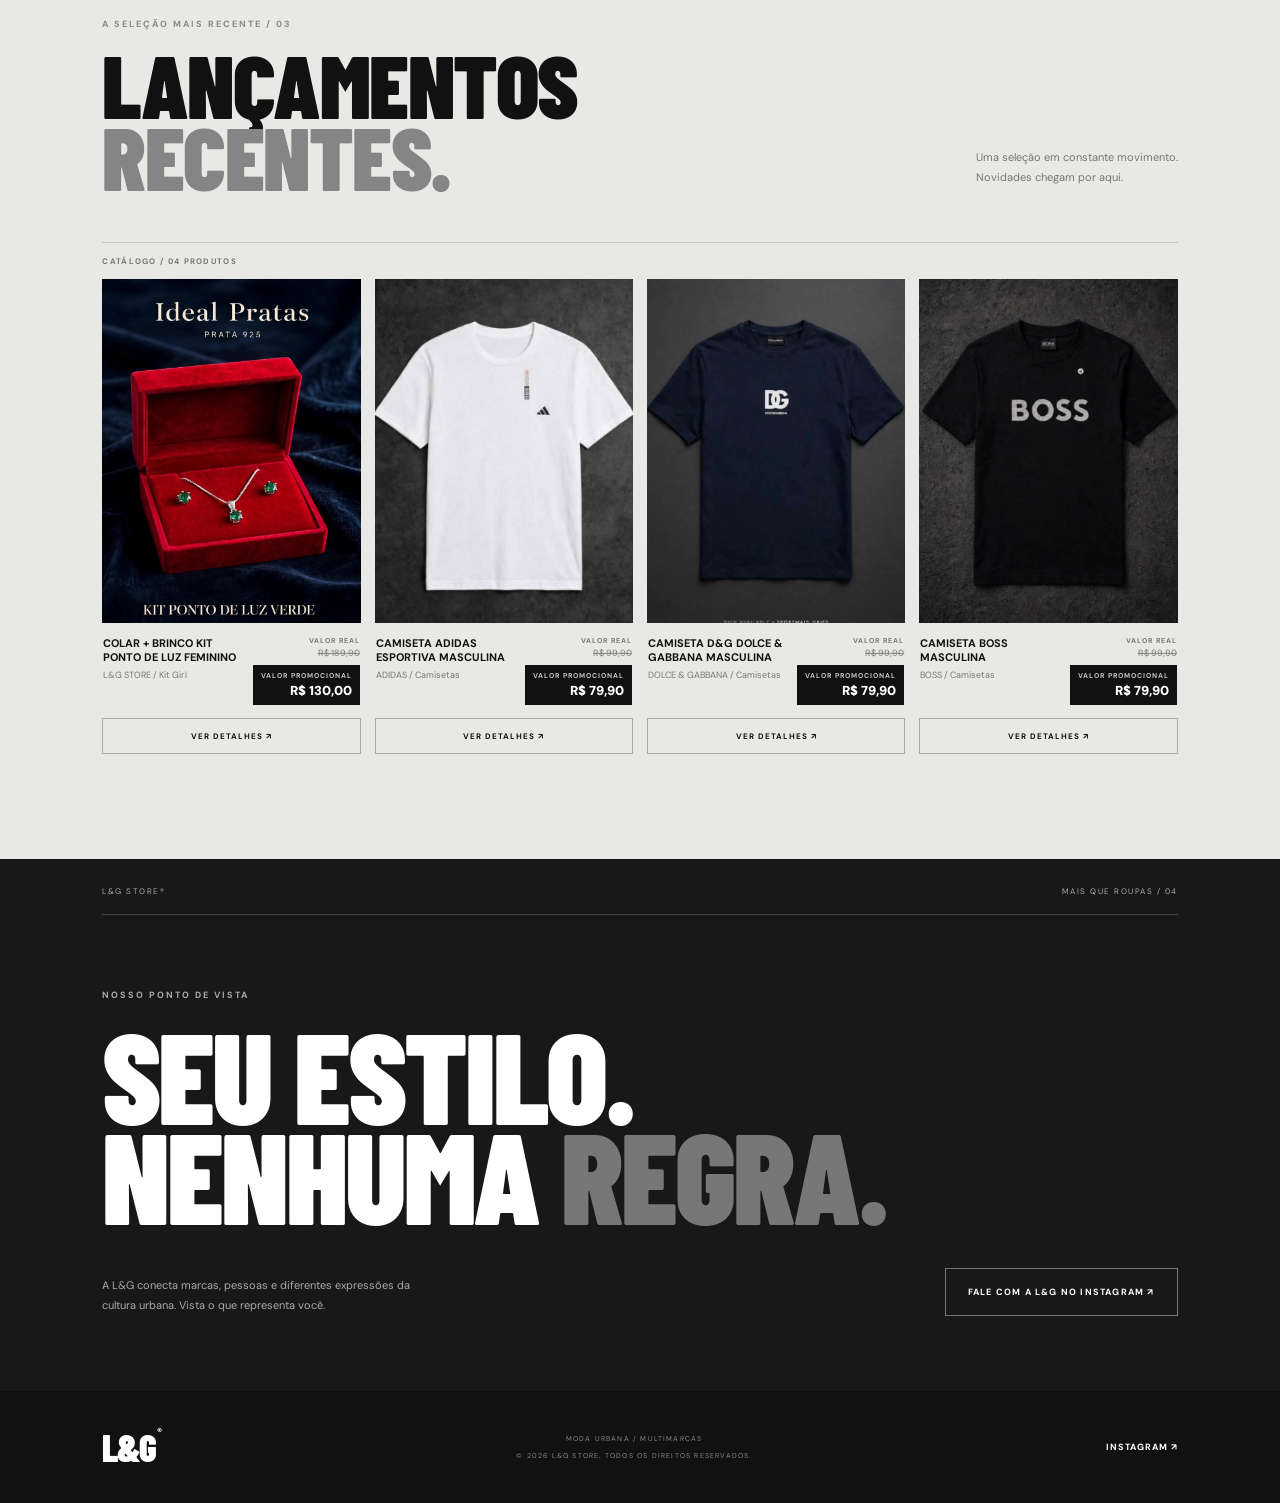
==== commit 1cca5dd7: "Adiciona carrossel de marcas à página inicial" ====
--- a/index.html
+++ b/index.html
@@ -56,6 +56,16 @@
       <div class="ticker-track"><span>A RUA É UMA ATITUDE</span><b>✳</b><span>ENCONTRE SEU CAMINHO</span><b>✳</b><span>A RUA É UMA ATITUDE</span><b>✳</b><span>ENCONTRE SEU CAMINHO</span><b>✳</b></div>
     </div>
 
+    <section class="brand-section" aria-label="Explore por marca">
+      <div class="brand-heading"><p class="eyebrow dark-eyebrow">ENCONTRE SUA MARCA / 02</p><span>EXPLORE POR MARCA</span></div>
+      <div class="brand-carousel" role="group" aria-label="Carrossel de marcas">
+        <button class="brand-card brand-adidas" type="button" data-brand="ADIDAS" aria-label="Ver produtos Adidas"><span class="brand-symbol">adidas</span><small>ADIDAS ↗</small></button>
+        <button class="brand-card brand-nike" type="button" data-brand="NIKE" aria-label="Ver produtos Nike"><span class="brand-symbol">NIKE</span><small>NIKE ↗</small></button>
+        <button class="brand-card brand-dg" type="button" data-brand="D&G" aria-label="Ver produtos D&G"><span class="brand-symbol">D&amp;G</span><small>DOLCE &amp; GABBANA ↗</small></button>
+        <button class="brand-card brand-boss" type="button" data-brand="BOSS" aria-label="Ver produtos BOSS"><span class="brand-symbol">BOSS</span><small>BOSS ↗</small></button>
+      </div>
+    </section>
+
     <section class="section categories-section" id="categorias">
       <div class="section-heading"><div><p class="eyebrow dark-eyebrow">EXPLORE SEU ESTILO / 01</p><h2>ESCOLHA SEU<br><span>ESTILO.</span></h2></div><p class="section-note">Encontre peças que acompanham<br>seu jeito de viver a rua.</p></div>
       <div class="category-grid">
--- a/assets/style.css
+++ b/assets/style.css
@@ -90,7 +90,7 @@
 .color-options,.size-options{display:flex;gap:8px;flex-wrap:wrap;margin-top:14px}
 .color-option,.size-option{border:1px solid #bbb;background:transparent;padding:11px 15px;font-size:9px;font-weight:700;letter-spacing:.5px;cursor:pointer}
 .color-option.active{background:#111;color:#fff;border-color:#111}
-.size-option.available{background:#111;color:#fff;border-color:#111;min-width:52px}
+.size-option.available{background:#fff;color:#111;border-color:#bbb;min-width:52px}.size-option.available.active{background:#111;color:#fff;border-color:#111}
 .size-option.sold-out{color:#aaa;text-decoration:line-through;cursor:not-allowed;background:#e8e8e5}
 .stock-note{font-size:10px;line-height:1.7;color:#777;margin:8px 0 22px}
 .details-buy{width:100%;min-height:52px;background:#111;color:#fff;border:1px solid #111;font-size:9px;font-weight:700;letter-spacing:1.2px;cursor:pointer}
@@ -287,3 +287,73 @@
     background:linear-gradient(180deg,rgba(0,0,0,.62) 0%,rgba(0,0,0,.4) 55%,rgba(0,0,0,.18) 100%);
   }
 }
+
+
+/* Banner principal — redução sutil da altura */
+.hero{min-height:540px}
+@media(max-width:760px){.hero{min-height:590px}}
+
+
+/* Transição fluida entre páginas/abas internas da loja */
+@view-transition{navigation:auto}
+::view-transition-old(root){
+  animation:lg-page-out .22s ease both;
+}
+::view-transition-new(root){
+  animation:lg-page-in .38s cubic-bezier(.22,.7,.25,1) both;
+}
+@keyframes lg-page-out{
+  to{opacity:0;filter:blur(2px);transform:translateY(-5px)}
+}
+@keyframes lg-page-in{
+  from{opacity:0;filter:blur(2px);transform:translateY(8px)}
+  to{opacity:1;filter:blur(0);transform:translateY(0)}
+}
+@media(prefers-reduced-motion:reduce){
+  ::view-transition-old(root),::view-transition-new(root){animation:none}
+}
+
+
+/* Atmosfera cinematográfica global — textura, vinheta e movimentos sutis */
+body{position:relative;isolation:isolate}
+body:before{
+  content:"";
+  position:fixed;
+  inset:0;
+  z-index:900;
+  pointer-events:none;
+  opacity:.075;
+  background-image:url("data:image/svg+xml,%3Csvg viewBox='0 0 180 180' xmlns='http://www.w3.org/2000/svg'%3E%3Cfilter id='filmgrain'%3E%3CfeTurbulence type='fractalNoise' baseFrequency='.82' numOctaves='3' stitchTiles='stitch'/%3E%3C/filter%3E%3Crect width='100%25' height='100%25' filter='url(%23filmgrain)' opacity='.55'/%3E%3C/svg%3E");
+  background-size:180px 180px;
+  mix-blend-mode:multiply;
+}
+body:after{
+  content:"";
+  position:fixed;
+  inset:0;
+  z-index:899;
+  pointer-events:none;
+  background:radial-gradient(ellipse at center,transparent 48%,rgba(0,0,0,.075) 100%);
+}
+main>section,.ticker,.site-footer{
+  animation:lg-cinema-arrive .85s cubic-bezier(.2,.65,.25,1) both;
+}
+main>section:nth-of-type(2){animation-delay:.06s}
+main>section:nth-of-type(3){animation-delay:.12s}
+main>section:nth-of-type(4){animation-delay:.18s}
+@keyframes lg-cinema-arrive{
+  from{opacity:0;transform:translateY(14px);filter:blur(3px)}
+  to{opacity:1;transform:translateY(0);filter:blur(0)}
+}
+.product-image img,.details-gallery img,.detail-main-image,.category-card:before,.silver-card:before{
+  transition:transform .75s cubic-bezier(.2,.65,.25,1),filter .75s ease;
+}
+.product-card:hover .product-image img,
+.details-gallery img:hover,.detail-main-image:hover{
+  transform:scale(1.025);
+  filter:contrast(1.04) saturate(1.06);
+}
+@media(prefers-reduced-motion:reduce){
+  main>section,.ticker,.site-footer{animation:none}
+  .product-image img,.details-gallery img,.detail-main-image,.category-card:before,.silver-card:before{transition:none}
+}
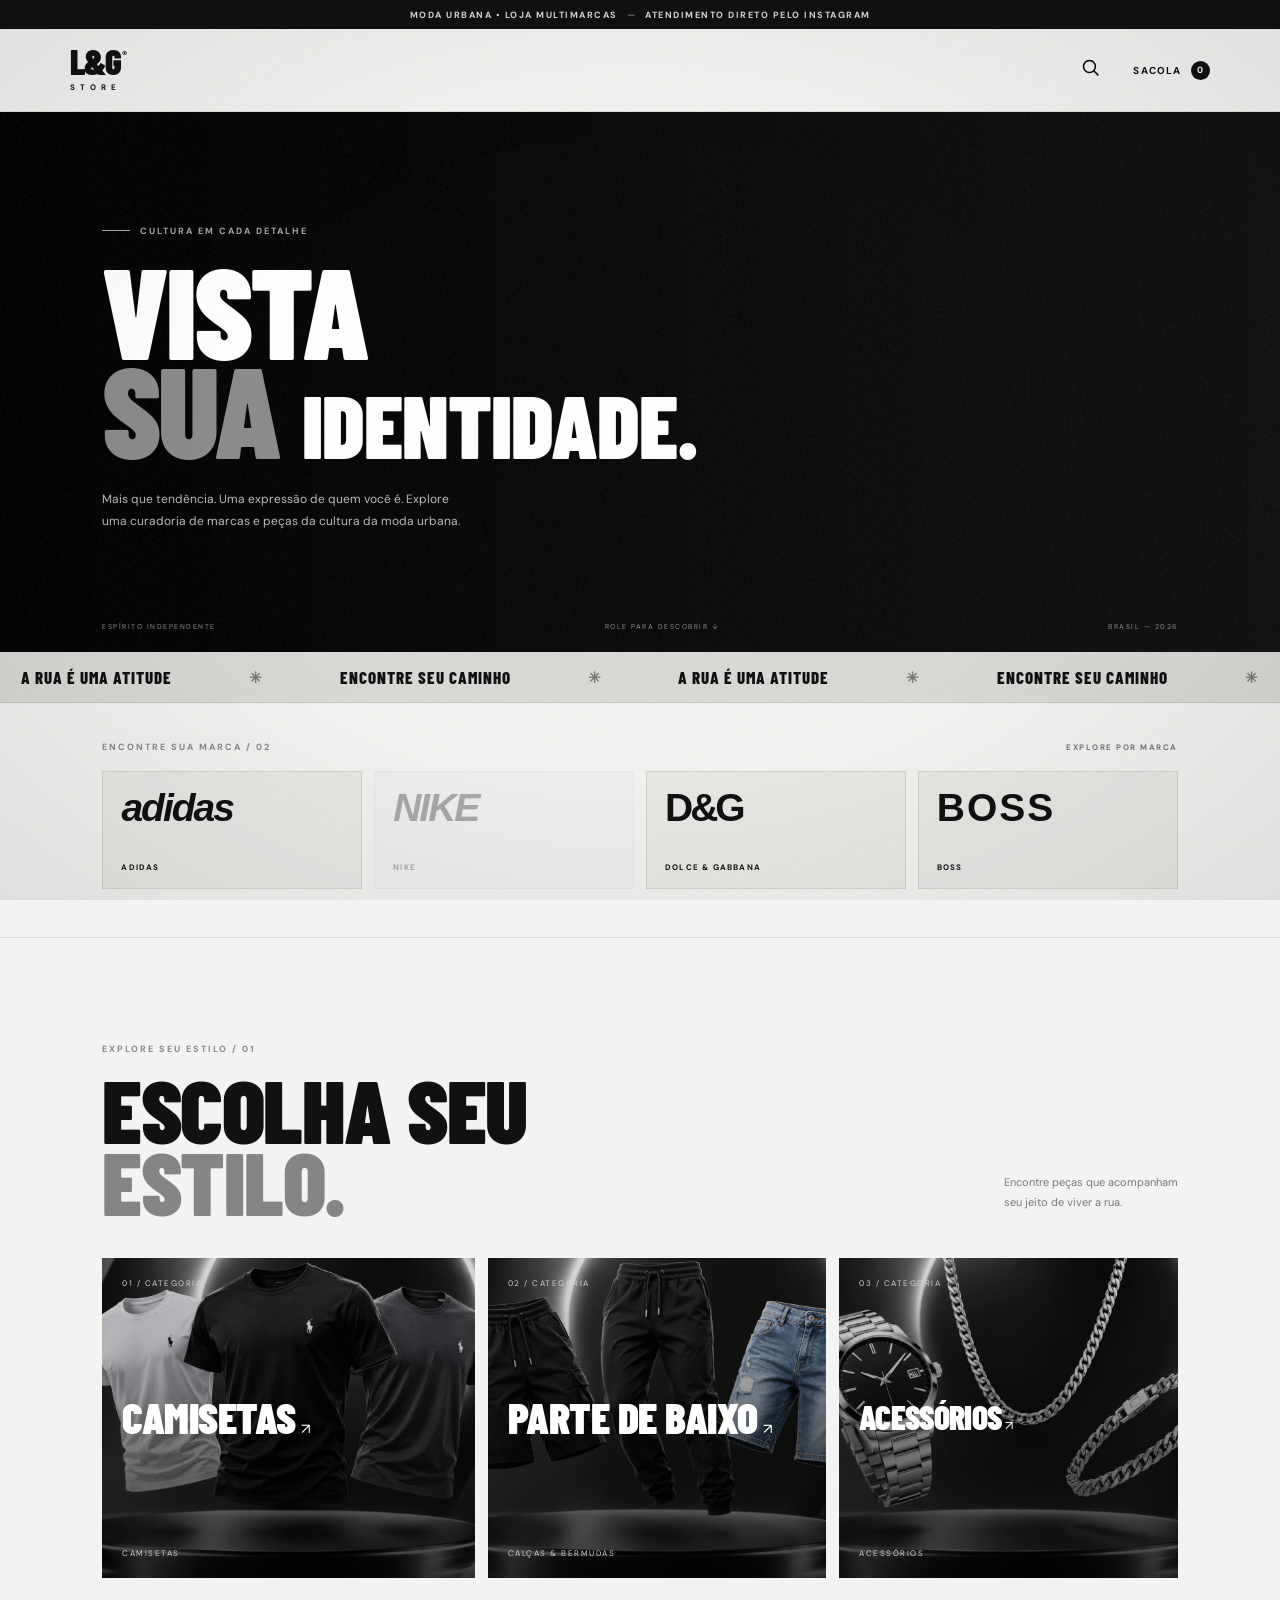
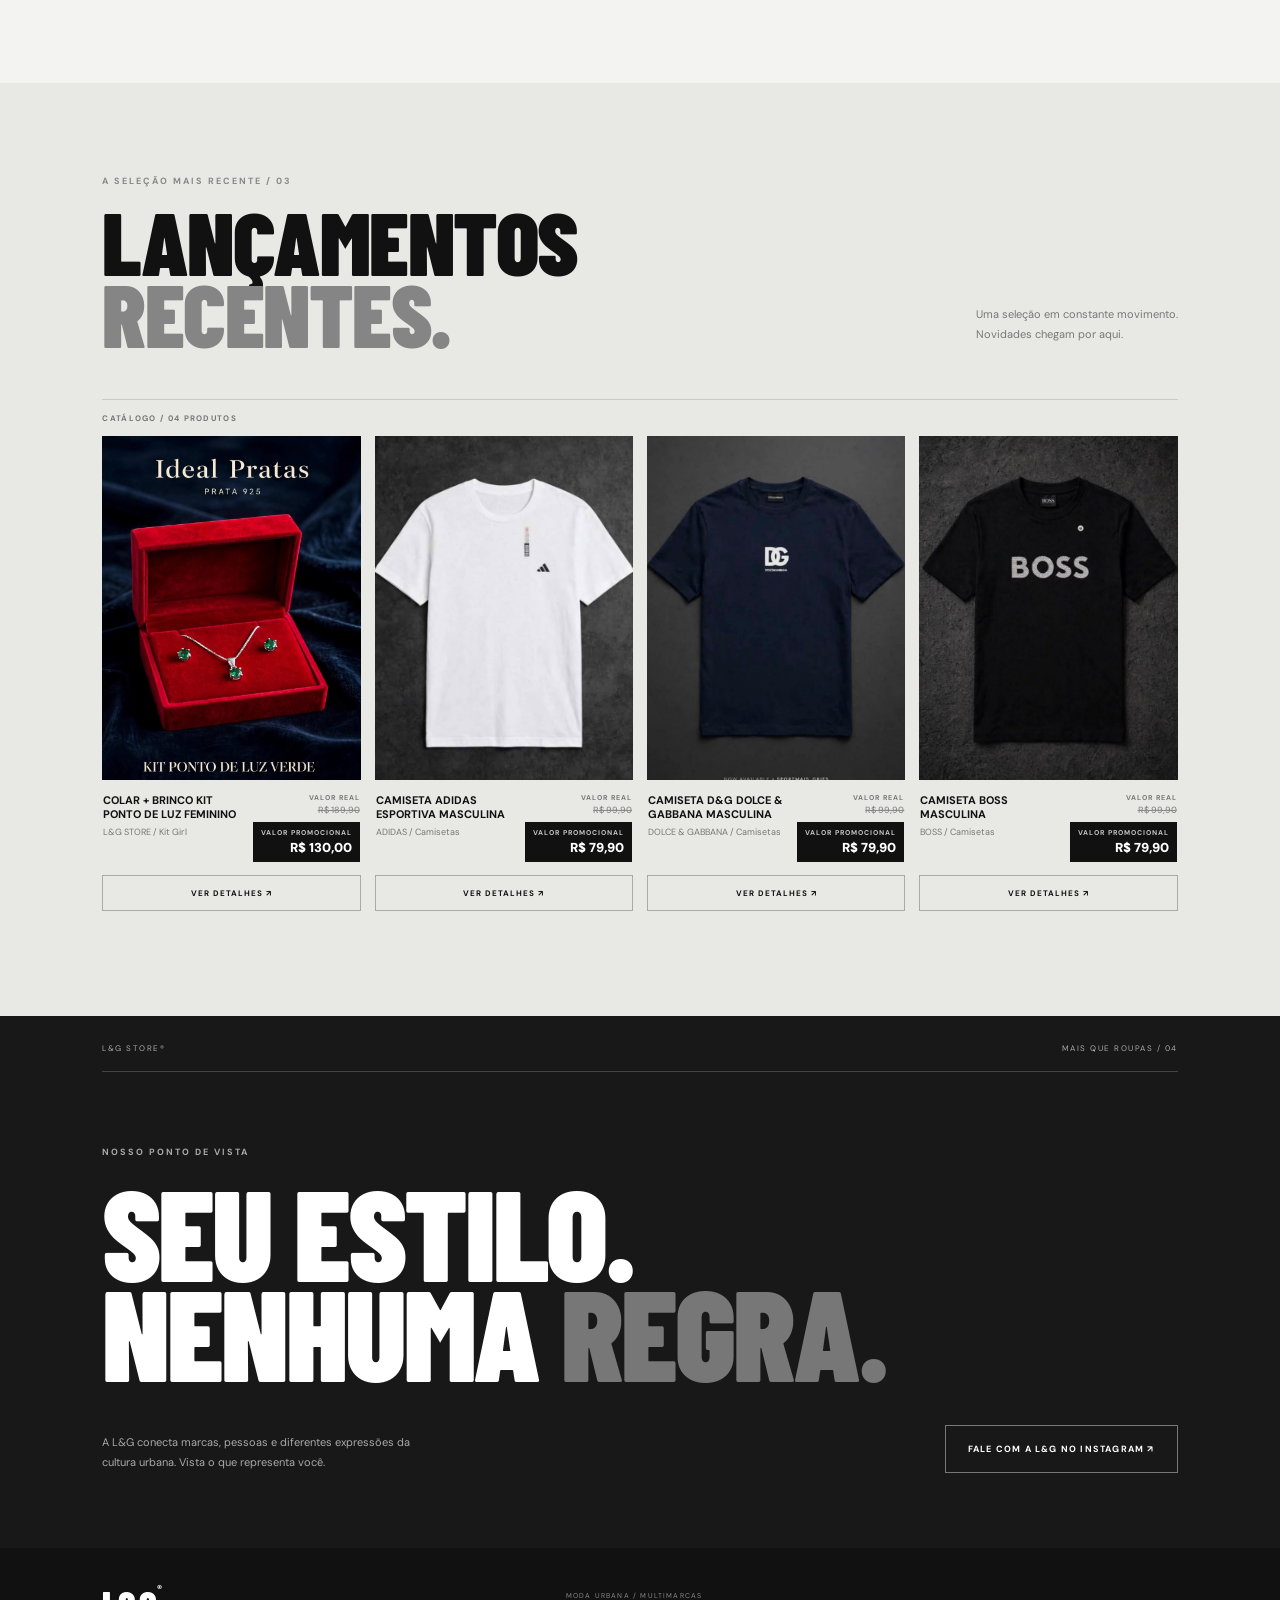
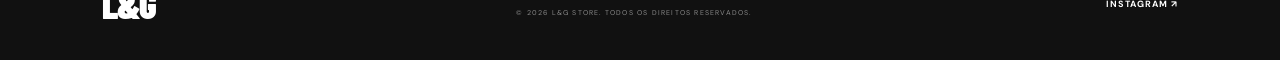
==== commit a2193233: "Transforma marcas em esferas 3D com logotipos" ====
--- a/index.html
+++ b/index.html
@@ -59,10 +59,10 @@
     <section class="brand-section" aria-label="Explore por marca">
       <div class="brand-heading"><p class="eyebrow dark-eyebrow">ENCONTRE SUA MARCA / 02</p><span>EXPLORE POR MARCA</span></div>
       <div class="brand-carousel" role="group" aria-label="Carrossel de marcas">
-        <button class="brand-card brand-adidas" type="button" data-brand="ADIDAS" aria-label="Ver produtos Adidas"><span class="brand-symbol">adidas</span><small>ADIDAS ↗</small></button>
-        <button class="brand-card brand-nike" type="button" data-brand="NIKE" aria-label="Ver produtos Nike"><span class="brand-symbol">NIKE</span><small>NIKE ↗</small></button>
-        <button class="brand-card brand-dg" type="button" data-brand="D&G" aria-label="Ver produtos D&G"><span class="brand-symbol">D&amp;G</span><small>DOLCE &amp; GABBANA ↗</small></button>
-        <button class="brand-card brand-boss" type="button" data-brand="BOSS" aria-label="Ver produtos BOSS"><span class="brand-symbol">BOSS</span><small>BOSS ↗</small></button>
+        <button class="brand-card brand-adidas" type="button" data-brand="ADIDAS" aria-label="Ver produtos Adidas"><span class="brand-orb"><span class="brand-symbol adidas-mark">adidas</span></span><small>ADIDAS</small></button>
+        <button class="brand-card brand-nike" type="button" data-brand="NIKE" aria-label="Ver produtos Nike"><span class="brand-orb"><span class="brand-symbol nike-mark">NIKE</span></span><small>NIKE</small></button>
+        <button class="brand-card brand-dg" type="button" data-brand="D&amp;G" aria-label="Ver produtos D&amp;G"><span class="brand-orb"><span class="brand-symbol dg-mark">D&amp;G</span></span><small>DOLCE &amp; GABBANA</small></button>
+        <button class="brand-card brand-boss" type="button" data-brand="BOSS" aria-label="Ver produtos BOSS"><span class="brand-orb"><span class="brand-symbol boss-mark">BOSS</span></span><small>BOSS</small></button>
       </div>
     </section>
 
--- a/assets/style.css
+++ b/assets/style.css
@@ -357,3 +357,30 @@
   main>section,.ticker,.site-footer{animation:none}
   .product-image img,.details-gallery img,.detail-main-image,.category-card:before,.silver-card:before{transition:none}
 }
+
+
+/* Carrossel horizontal de marcas abaixo do banner */
+.brand-section{padding:38px 8% 48px;background:var(--paper);border-bottom:1px solid var(--line)}
+.brand-heading{display:flex;justify-content:space-between;align-items:center;gap:16px;margin-bottom:18px}
+.brand-heading .eyebrow{margin:0}
+.brand-heading>span{font-size:8px;letter-spacing:1.5px;font-weight:700;color:#777}
+.brand-carousel{display:grid;grid-auto-flow:column;grid-auto-columns:minmax(190px,1fr);grid-auto-columns:1fr;grid-template-columns:repeat(4,minmax(0,1fr));gap:12px}
+.brand-card{min-width:0;min-height:118px;padding:16px 18px;background:#e8e8e5;border:1px solid #d4d4d0;color:#111;display:flex;flex-direction:column;justify-content:space-between;align-items:flex-start;text-align:left;cursor:pointer;transition:background .25s,color .25s,border-color .25s,transform .25s}
+.brand-card:hover,.brand-card:focus-visible{background:#111;color:#fff;border-color:#111;transform:translateY(-3px);outline:none}
+.brand-symbol{font-family:Arial,sans-serif;font-size:clamp(25px,3.2vw,39px);font-weight:900;letter-spacing:-1.5px;line-height:1}
+.brand-adidas .brand-symbol{font-style:italic;letter-spacing:-2px}
+.brand-nike .brand-symbol{font-style:italic;letter-spacing:-2px}
+.brand-dg .brand-symbol{letter-spacing:-3px}
+.brand-boss .brand-symbol{letter-spacing:2px}
+.brand-card small{font-size:8px;letter-spacing:1.2px;font-weight:700}
+@media(max-width:760px){
+ .brand-section{padding:30px 6% 36px}
+ .brand-heading{align-items:flex-start;flex-direction:column;gap:8px;margin-bottom:14px}
+ .brand-carousel{display:flex;overflow-x:auto;gap:9px;padding:2px 1px 12px;scroll-snap-type:x mandatory;scrollbar-width:thin;-webkit-overflow-scrolling:touch}
+ .brand-card{flex:0 0 72%;min-height:108px;scroll-snap-align:start}
+ .brand-symbol{font-size:34px}
+}
+
+/* Marcas sem produtos cadastrados ficam inativas no carrossel */
+.brand-card.is-inactive,
+.brand-card:disabled{opacity:.32;cursor:default;pointer-events:none;transform:none;filter:grayscale(1)}
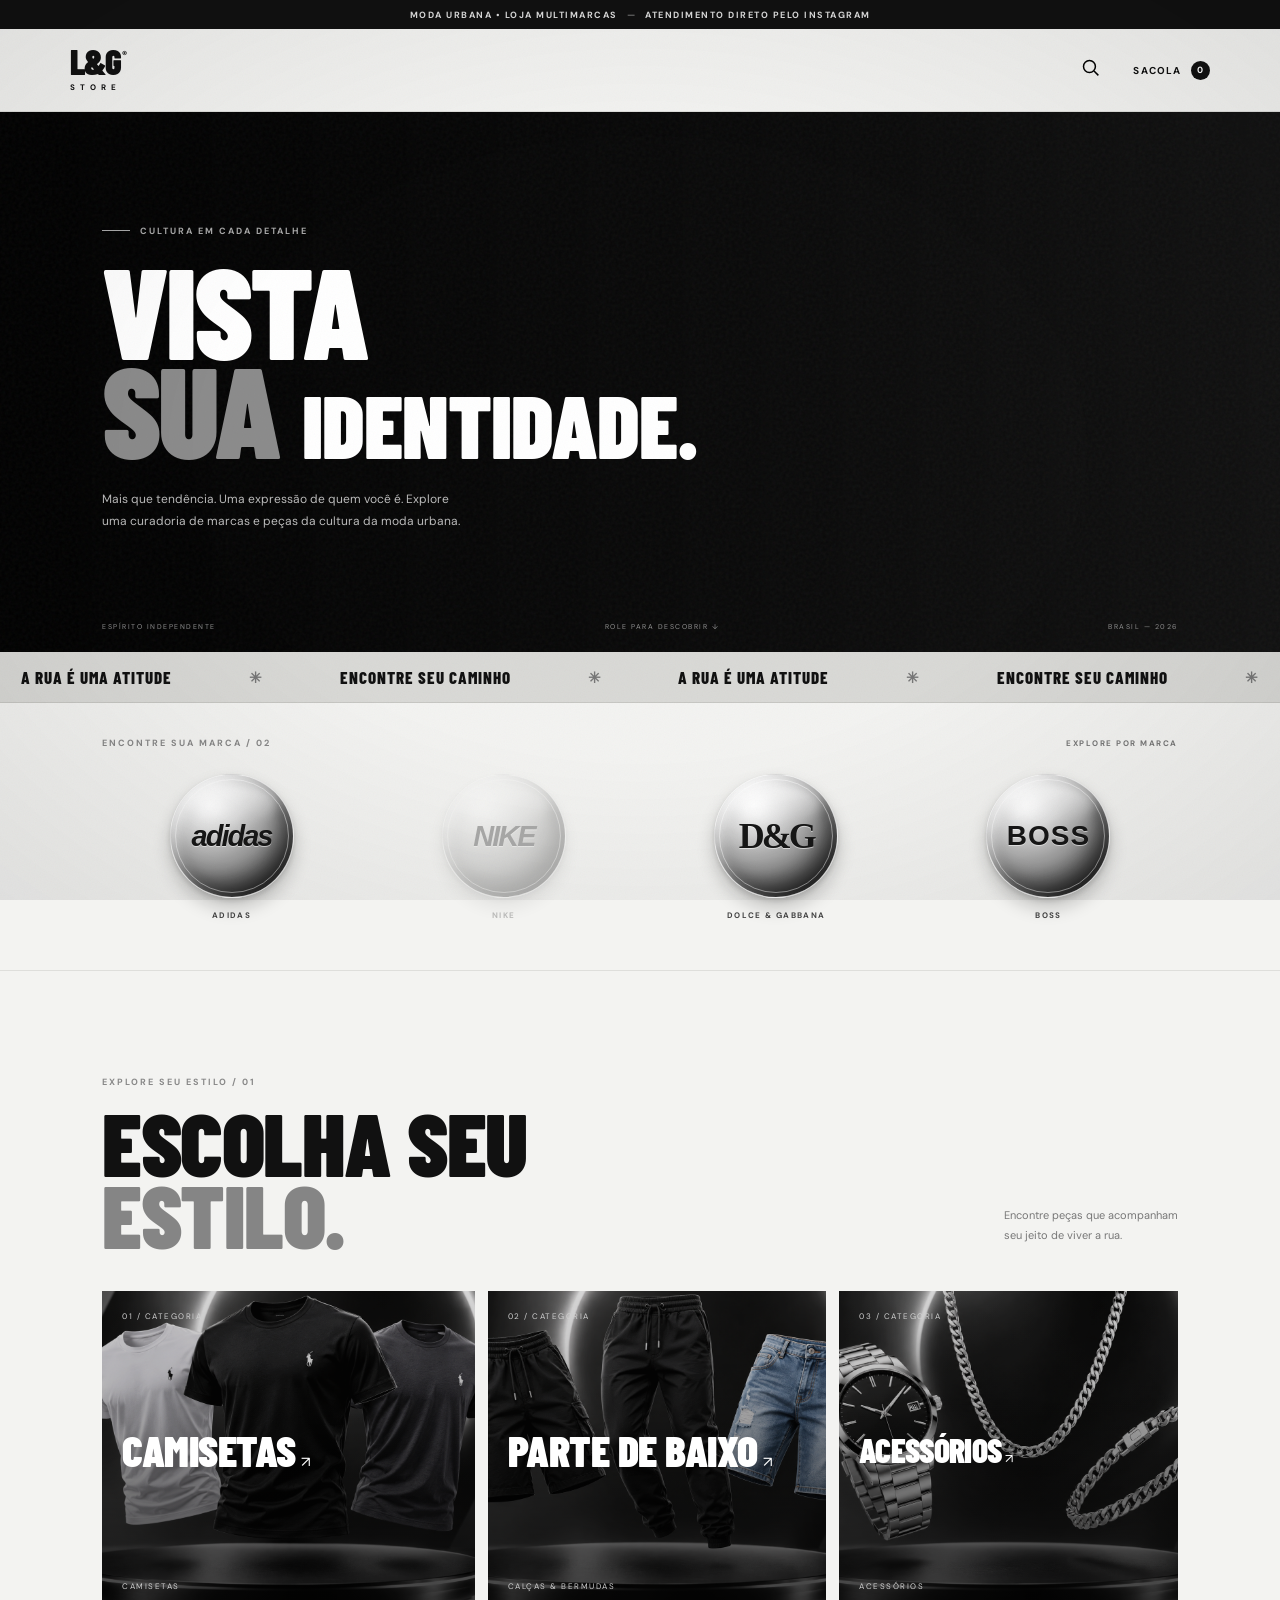
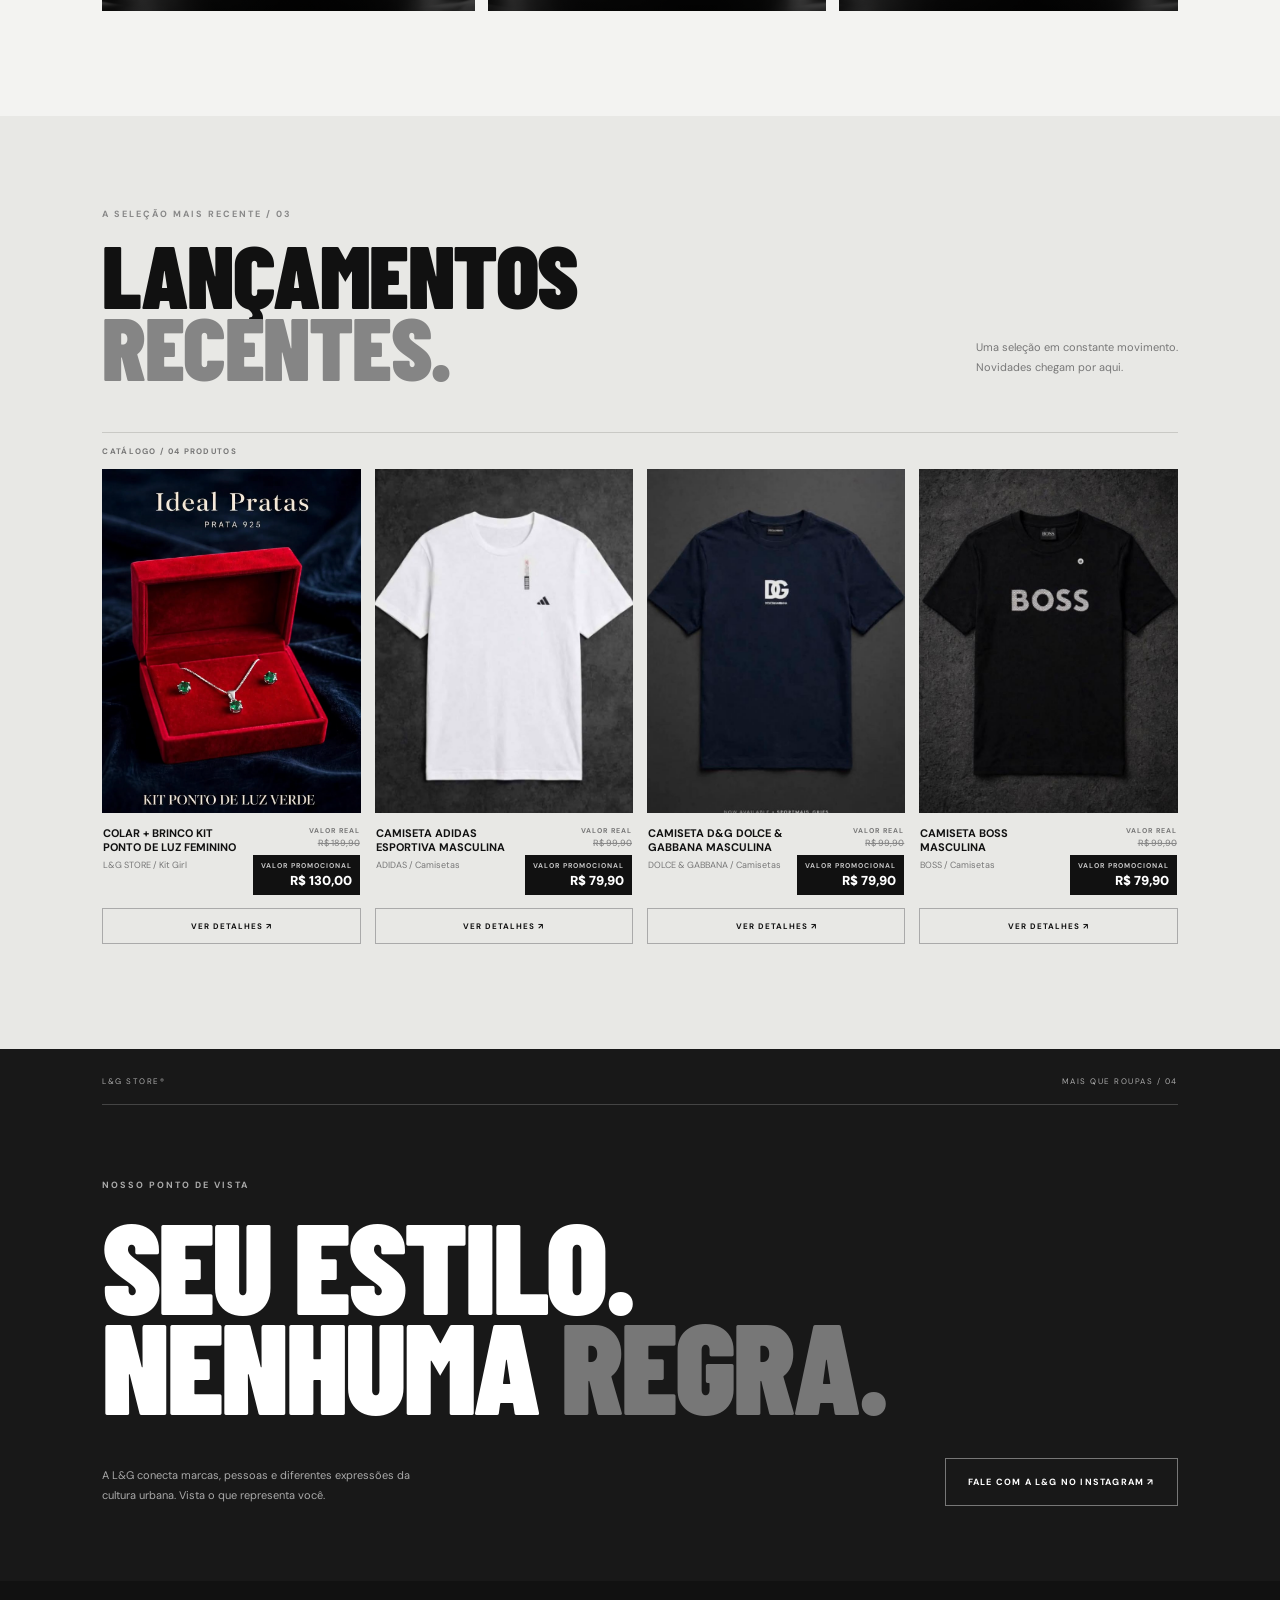
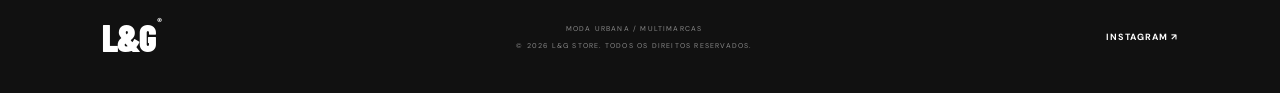
==== commit 62f304a2: "Forçar atualização do CSS do carrossel no mobile" ====
--- a/index.html
+++ b/index.html
@@ -9,7 +9,7 @@
   <link rel="preconnect" href="https://fonts.googleapis.com">
   <link rel="preconnect" href="https://fonts.gstatic.com" crossorigin>
   <link href="https://fonts.googleapis.com/css2?family=Barlow+Condensed:wght@500;600;700;800;900&family=DM+Sans:wght@400;500;600;700&display=swap" rel="stylesheet">
-  <link rel="stylesheet" href="assets/style.css">
+  <link rel="stylesheet" href="assets/style.css?v=20261112-brand3d-mobile">
   <script src="assets/script.js" defer></script>
 </head>
 <body>
--- a/assets/style.css
+++ b/assets/style.css
@@ -359,28 +359,34 @@
 }
 
 
-/* Carrossel horizontal de marcas abaixo do banner */
-.brand-section{padding:38px 8% 48px;background:var(--paper);border-bottom:1px solid var(--line)}
-.brand-heading{display:flex;justify-content:space-between;align-items:center;gap:16px;margin-bottom:18px}
+/* Carrossel de marcas com esferas 3D */
+.brand-section{padding:34px 8% 42px;background:var(--paper);border-bottom:1px solid var(--line)}
+.brand-heading{display:flex;justify-content:space-between;align-items:center;gap:16px;margin-bottom:20px}
 .brand-heading .eyebrow{margin:0}
 .brand-heading>span{font-size:8px;letter-spacing:1.5px;font-weight:700;color:#777}
-.brand-carousel{display:grid;grid-auto-flow:column;grid-auto-columns:minmax(190px,1fr);grid-auto-columns:1fr;grid-template-columns:repeat(4,minmax(0,1fr));gap:12px}
-.brand-card{min-width:0;min-height:118px;padding:16px 18px;background:#e8e8e5;border:1px solid #d4d4d0;color:#111;display:flex;flex-direction:column;justify-content:space-between;align-items:flex-start;text-align:left;cursor:pointer;transition:background .25s,color .25s,border-color .25s,transform .25s}
-.brand-card:hover,.brand-card:focus-visible{background:#111;color:#fff;border-color:#111;transform:translateY(-3px);outline:none}
-.brand-symbol{font-family:Arial,sans-serif;font-size:clamp(25px,3.2vw,39px);font-weight:900;letter-spacing:-1.5px;line-height:1}
-.brand-adidas .brand-symbol{font-style:italic;letter-spacing:-2px}
-.brand-nike .brand-symbol{font-style:italic;letter-spacing:-2px}
-.brand-dg .brand-symbol{letter-spacing:-3px}
-.brand-boss .brand-symbol{letter-spacing:2px}
-.brand-card small{font-size:8px;letter-spacing:1.2px;font-weight:700}
-@media(max-width:760px){
- .brand-section{padding:30px 6% 36px}
+.brand-carousel{display:grid;grid-template-columns:repeat(4,minmax(0,1fr));gap:14px}
+.brand-card{min-width:0;padding:5px 8px 8px;background:transparent;border:0;color:#111;display:flex;flex-direction:column;align-items:center;justify-content:flex-start;gap:12px;text-align:center;cursor:pointer;transition:transform .28s ease,opacity .25s ease}
+.brand-orb{position:relative;width:clamp(86px,10vw,124px);aspect-ratio:1;border-radius:50%;display:grid;place-items:center;overflow:hidden;background:radial-gradient(circle at 32% 24%,#fff 0%,#f8f8f8 8%,#d9d9d9 24%,#969696 52%,#424242 78%,#171717 100%);border:1px solid rgba(255,255,255,.8);box-shadow:inset -9px -12px 19px rgba(0,0,0,.48),inset 5px 6px 12px rgba(255,255,255,.88),0 10px 18px rgba(0,0,0,.2),0 3px 5px rgba(0,0,0,.12);transition:transform .3s ease,box-shadow .3s ease}
+.brand-orb:before{content:"";position:absolute;inset:7% 13% auto;height:34%;border-radius:50%;background:linear-gradient(180deg,rgba(255,255,255,.8),rgba(255,255,255,0));filter:blur(5px);pointer-events:none}
+.brand-orb:after{content:"";position:absolute;inset:4px;border-radius:50%;border:1px solid rgba(255,255,255,.45);pointer-events:none}
+.brand-symbol{position:relative;z-index:1;font-family:Arial,Helvetica,sans-serif;color:#171717;font-size:clamp(19px,2.6vw,29px);font-weight:900;line-height:1;letter-spacing:-1.8px;text-shadow:0 1px 0 rgba(255,255,255,.6)}
+.adidas-mark{font-style:italic;letter-spacing:-2px}
+.nike-mark{font-style:italic;letter-spacing:-2px}
+.dg-mark{font-family:Georgia,serif;font-size:clamp(25px,3vw,36px);letter-spacing:-3px}
+.boss-mark{font-size:clamp(19px,2.5vw,28px);letter-spacing:1px}
+.brand-card small{font-size:8px;letter-spacing:1.35px;font-weight:700;color:#444}
+.brand-card:hover:not(:disabled),.brand-card:focus-visible:not(:disabled){transform:translateY(-5px);outline:none}
+.brand-card:hover:not(:disabled) .brand-orb,.brand-card:focus-visible:not(:disabled) .brand-orb{transform:scale(1.06);box-shadow:inset -10px -13px 20px rgba(0,0,0,.5),inset 6px 7px 13px rgba(255,255,255,.95),0 15px 24px rgba(0,0,0,.25),0 4px 7px rgba(0,0,0,.15)}
+@media(max-width:760px){
+ .brand-section{padding:28px 6% 34px}
  .brand-heading{align-items:flex-start;flex-direction:column;gap:8px;margin-bottom:14px}
- .brand-carousel{display:flex;overflow-x:auto;gap:9px;padding:2px 1px 12px;scroll-snap-type:x mandatory;scrollbar-width:thin;-webkit-overflow-scrolling:touch}
- .brand-card{flex:0 0 72%;min-height:108px;scroll-snap-align:start}
- .brand-symbol{font-size:34px}
-}
-
+ .brand-carousel{display:flex;overflow-x:auto;gap:18px;padding:6px 2px 15px;scroll-snap-type:x mandatory;scrollbar-width:thin;-webkit-overflow-scrolling:touch}
+ .brand-card{flex:0 0 104px;scroll-snap-align:center;gap:10px}
+ .brand-orb{width:88px}
+ .brand-symbol{font-size:22px}
+ .dg-mark{font-size:29px}
+ .boss-mark{font-size:21px}
+}
 /* Marcas sem produtos cadastrados ficam inativas no carrossel */
 .brand-card.is-inactive,
 .brand-card:disabled{opacity:.32;cursor:default;pointer-events:none;transform:none;filter:grayscale(1)}
